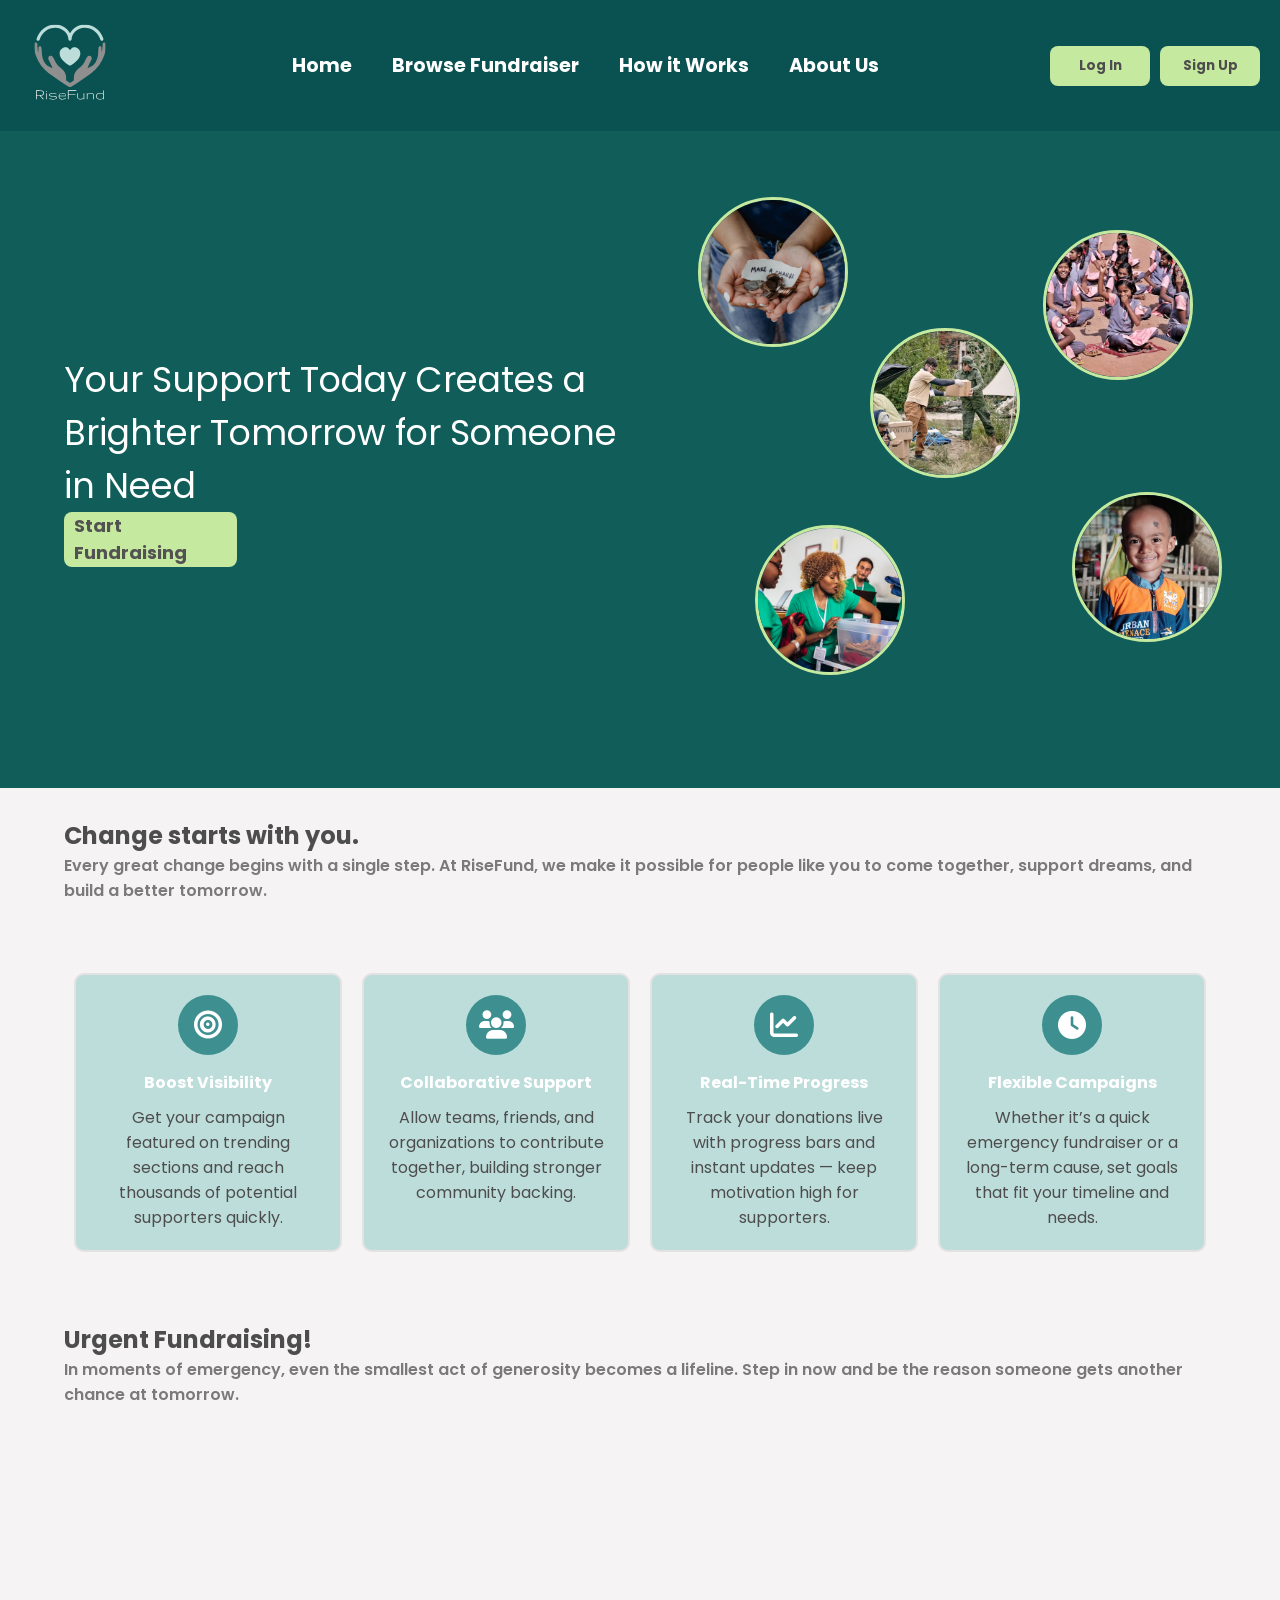
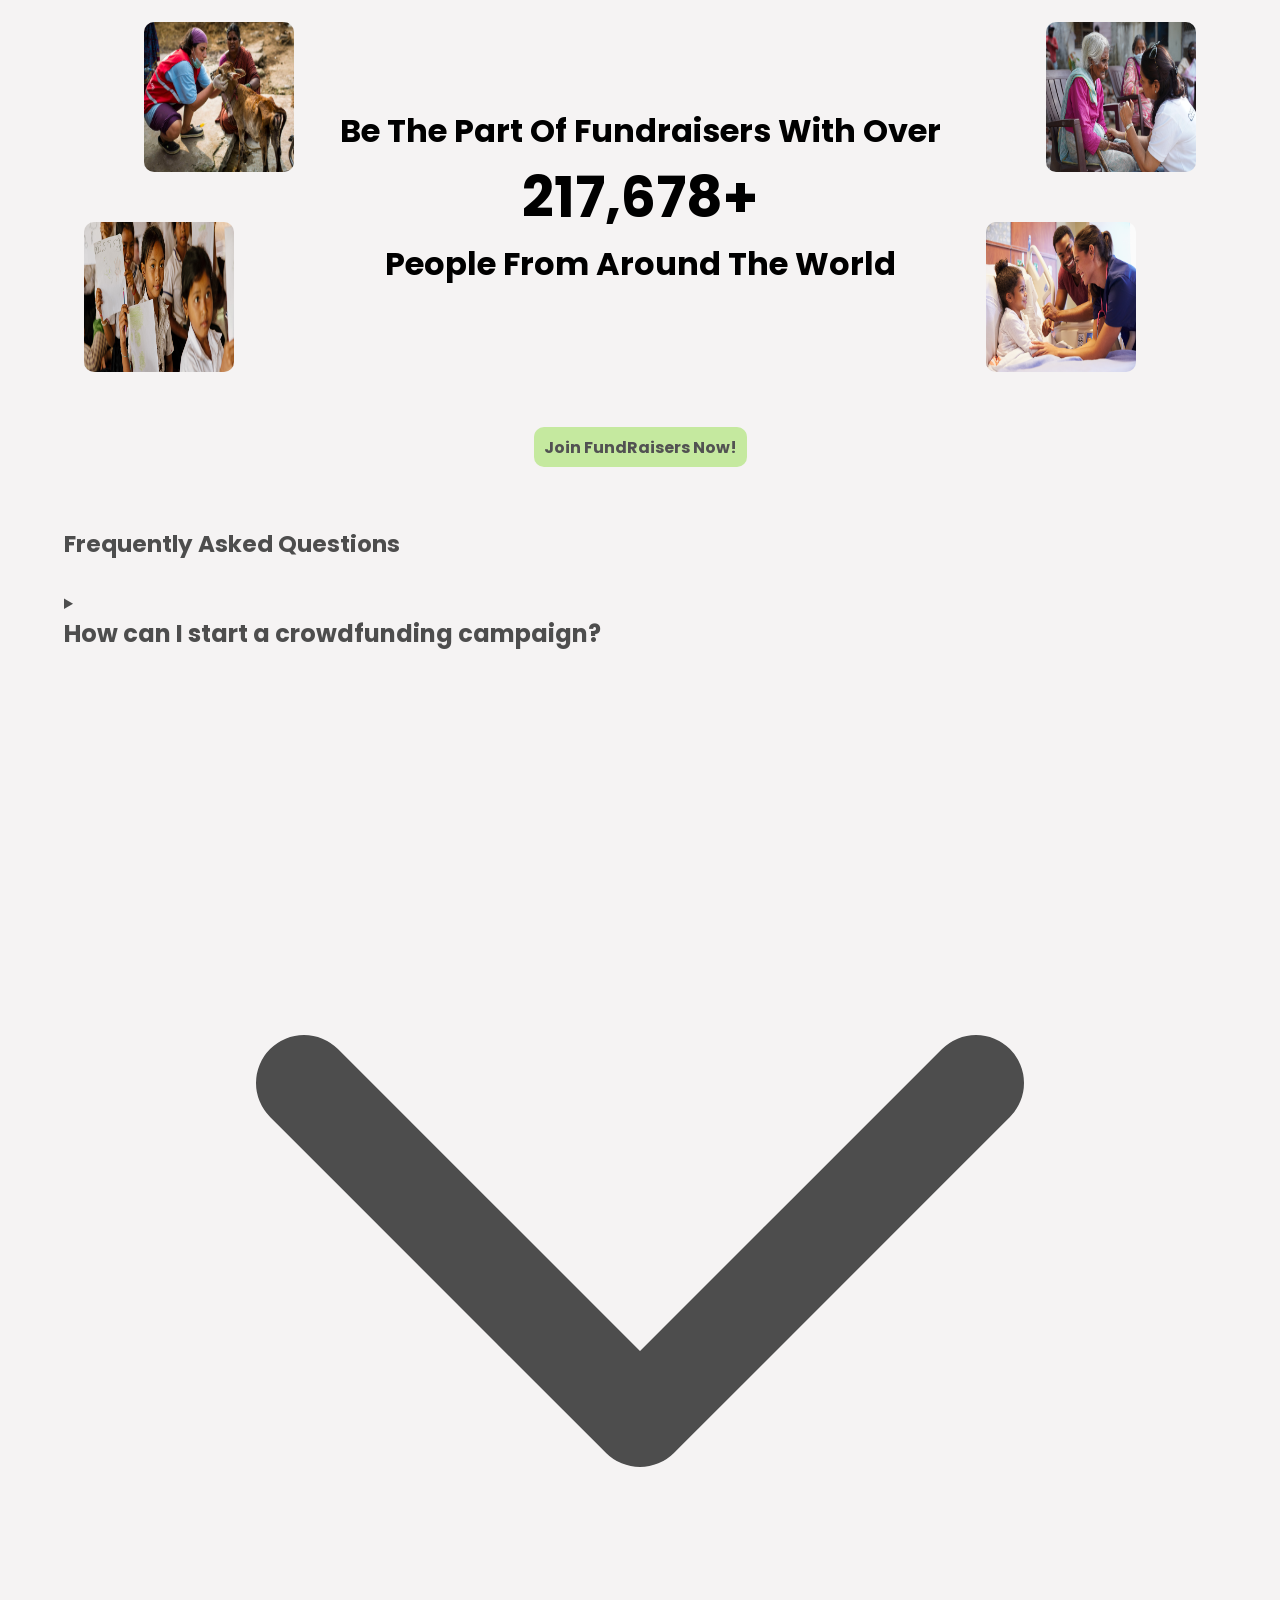
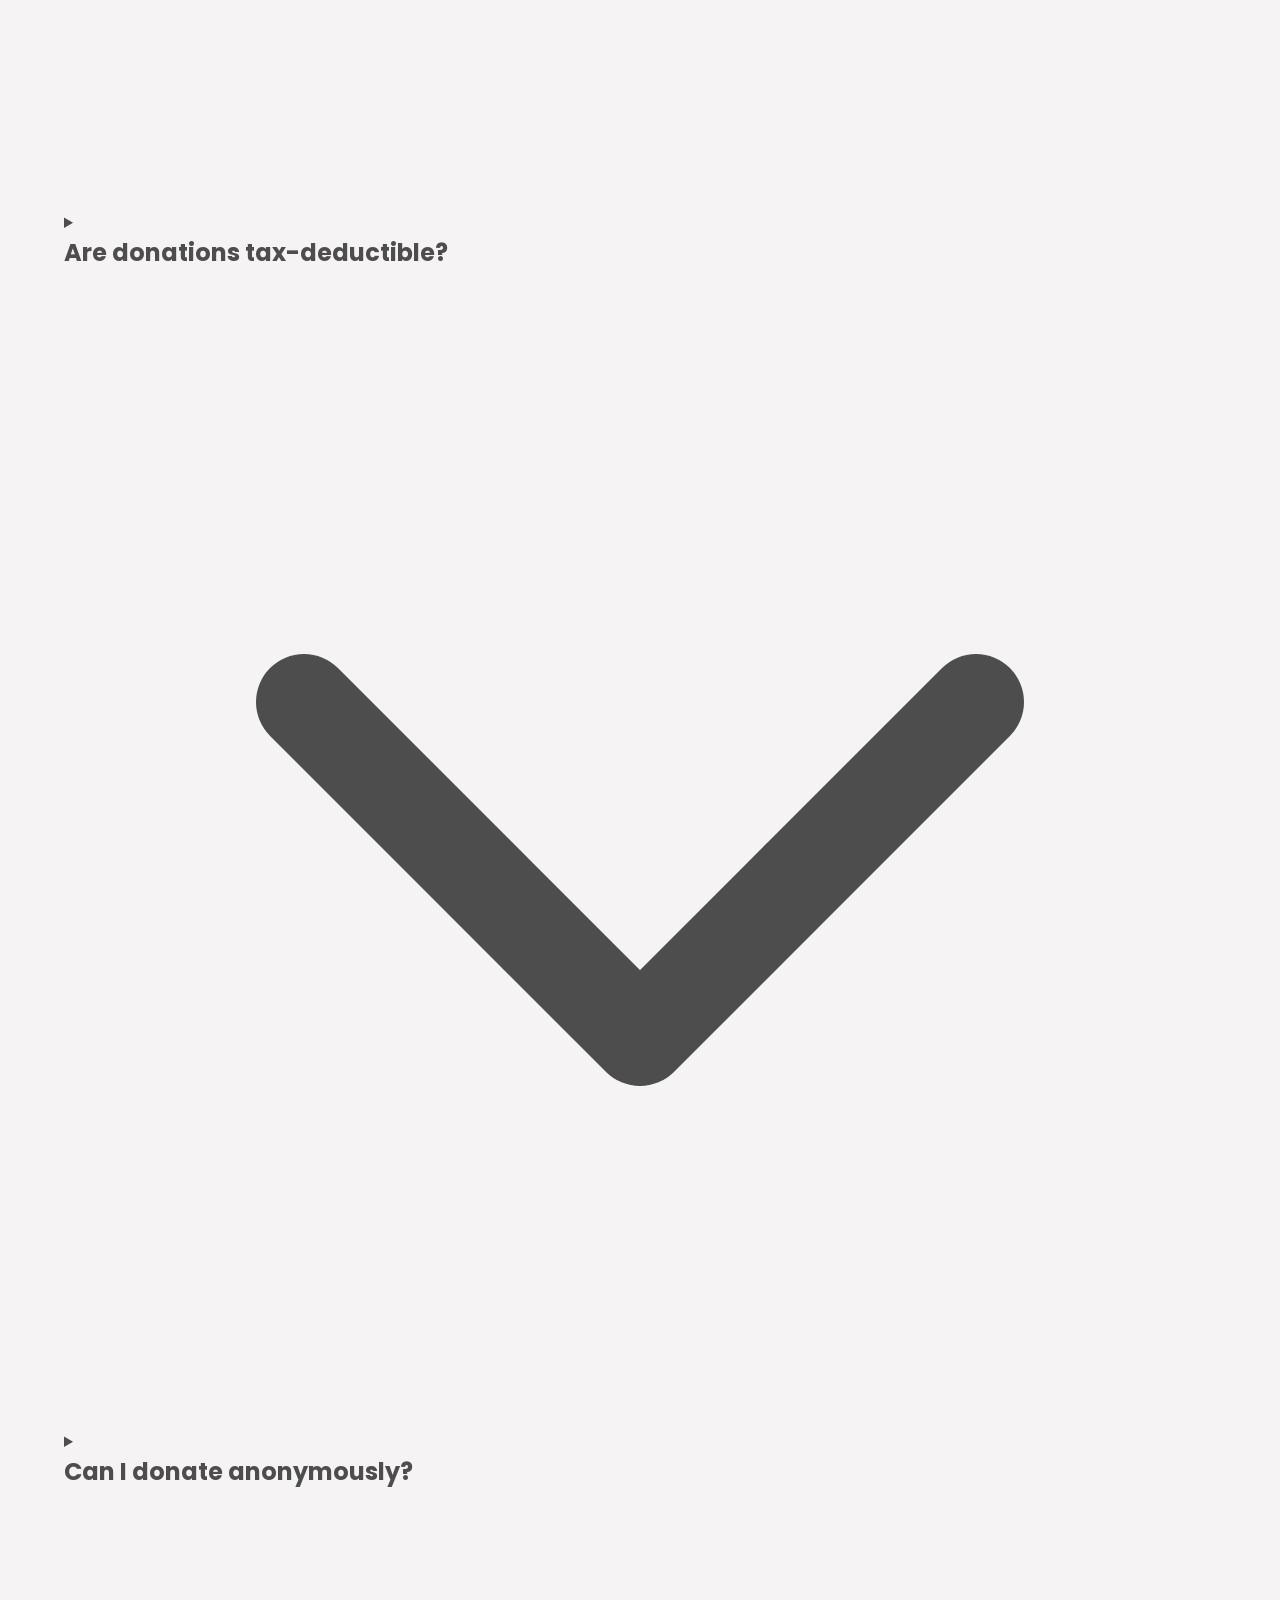
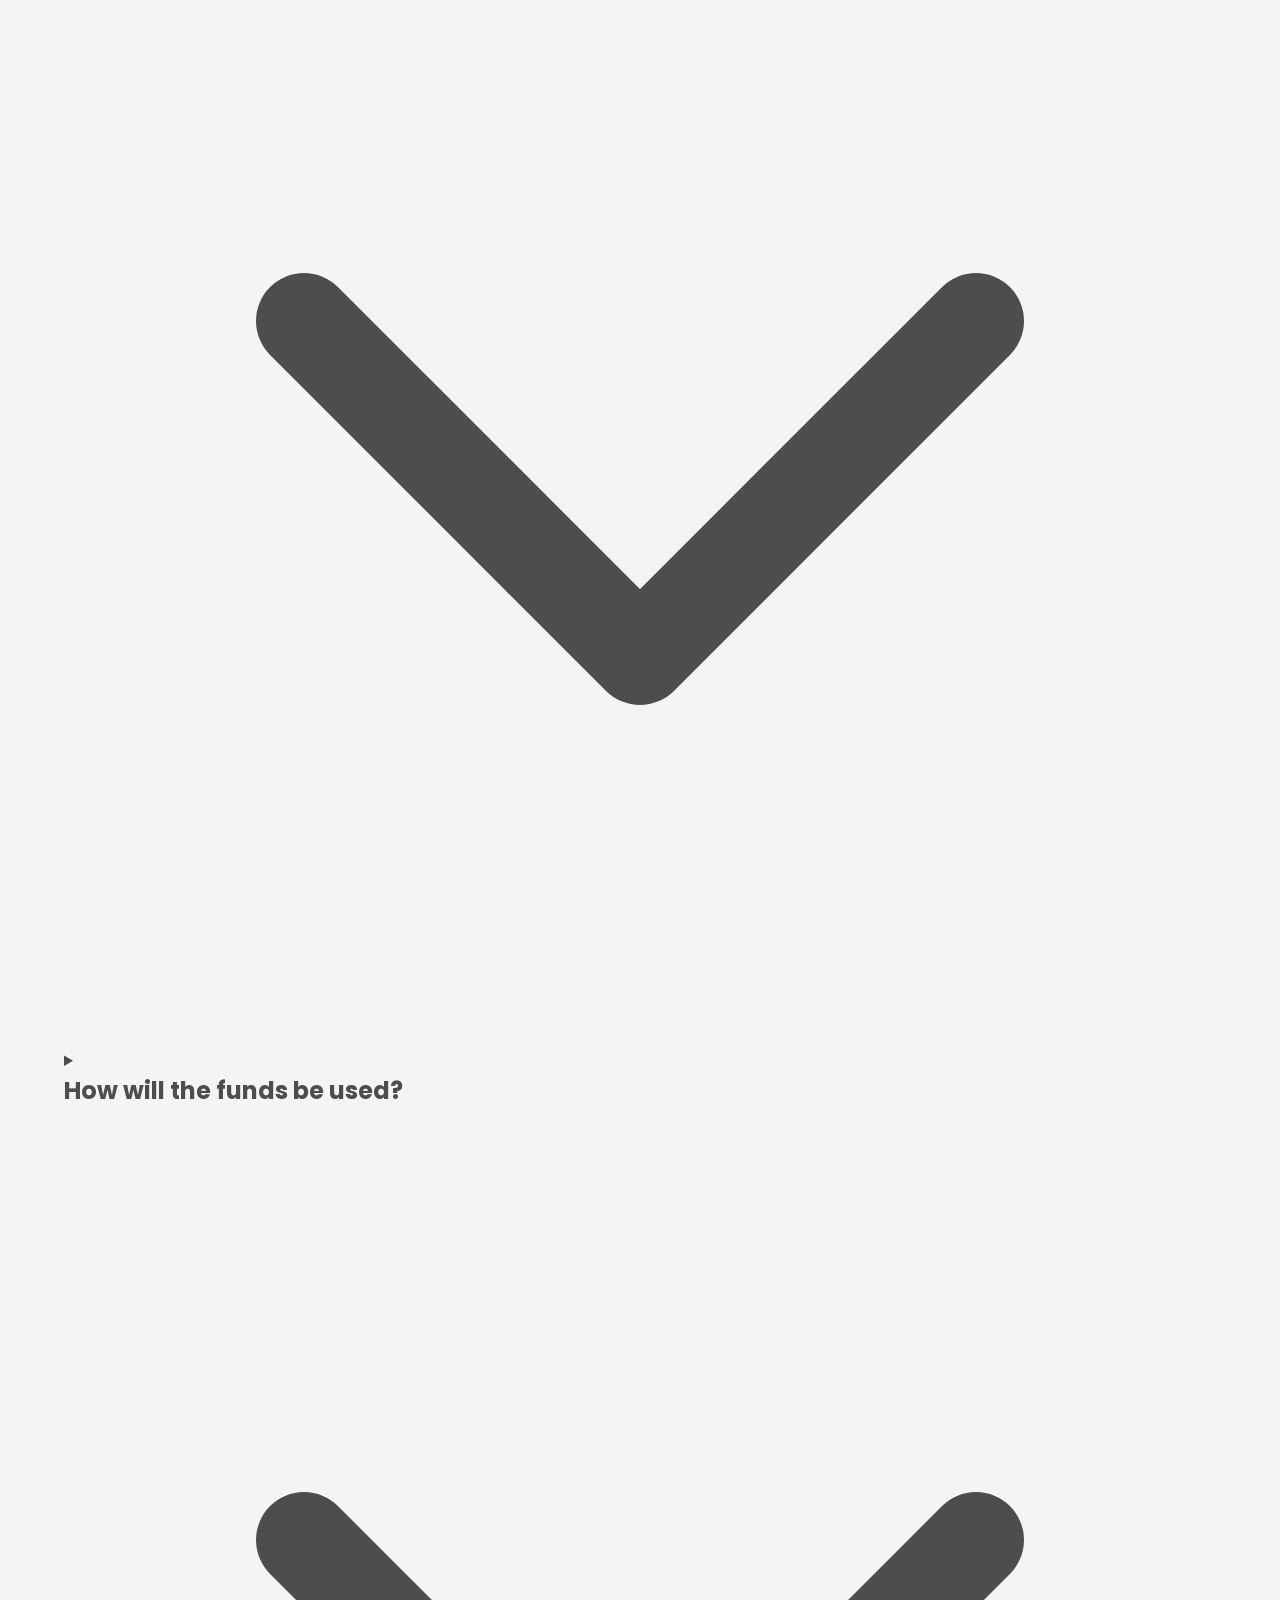
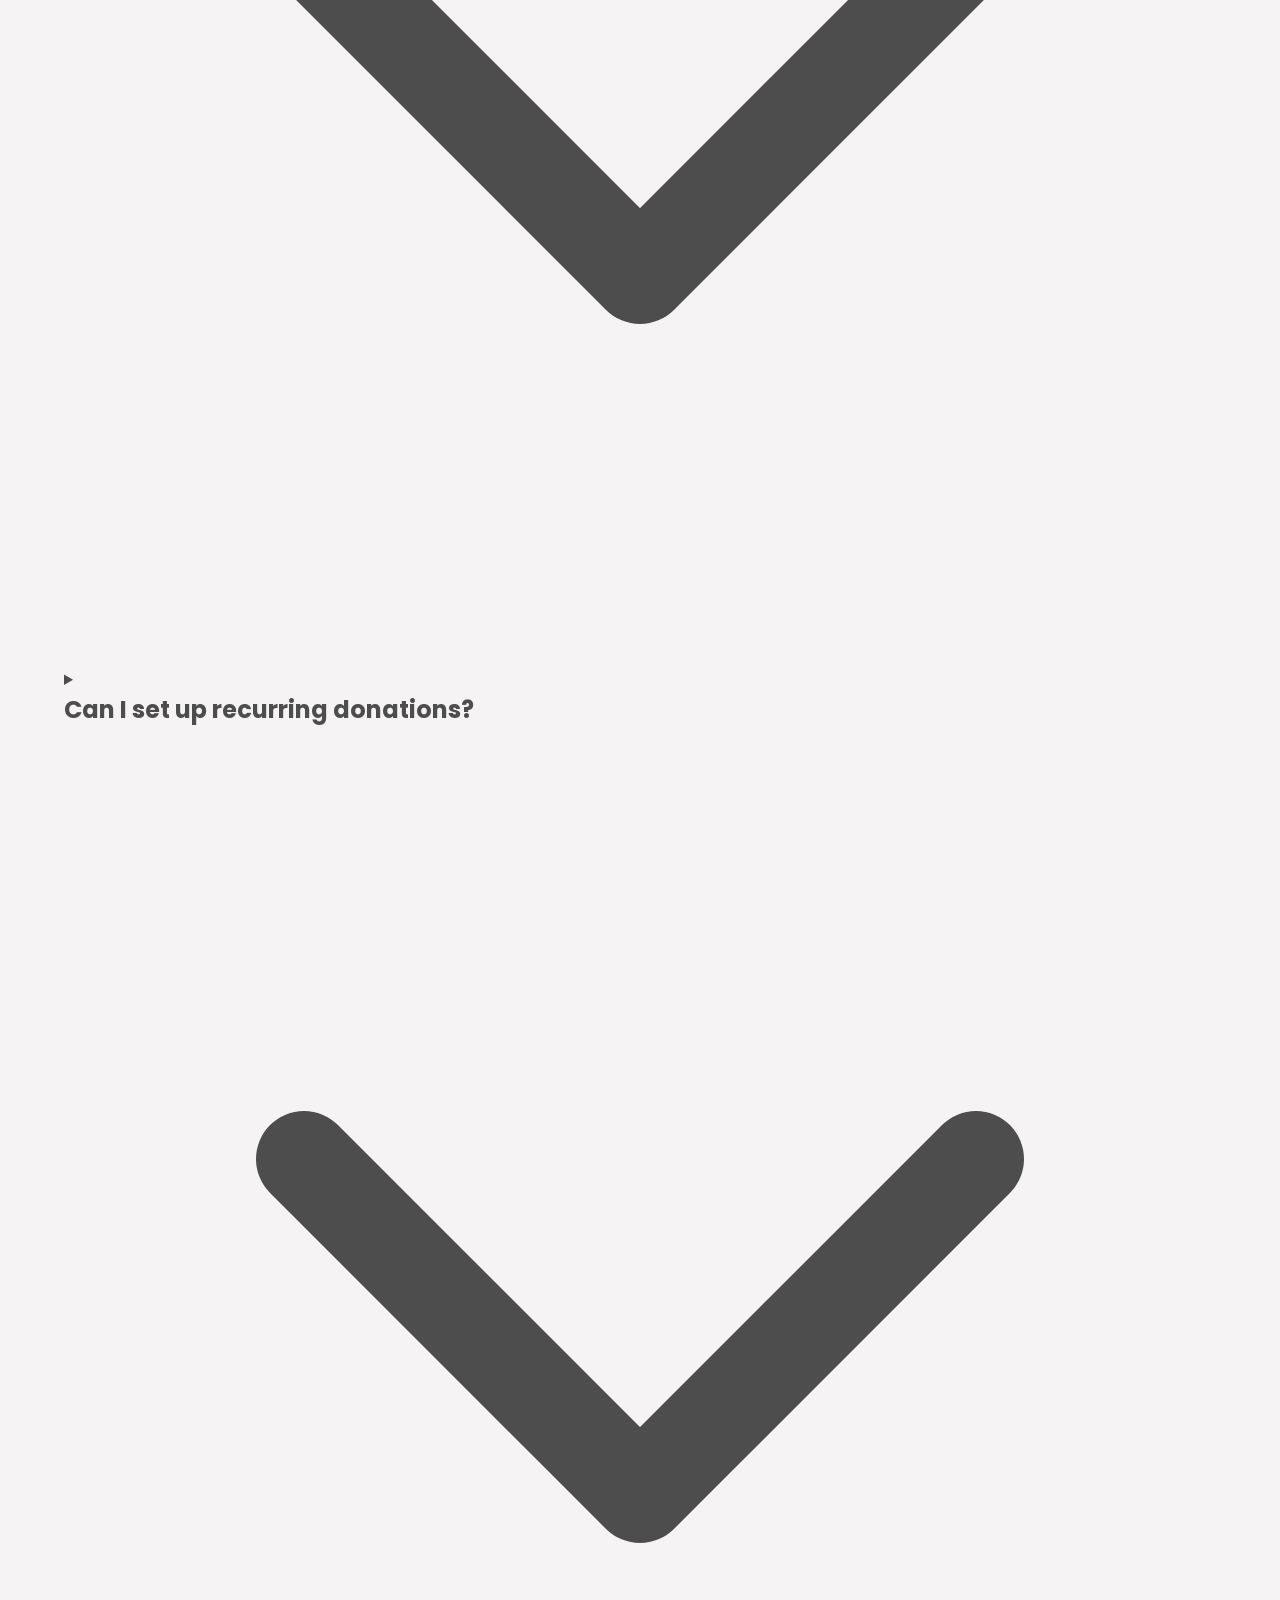
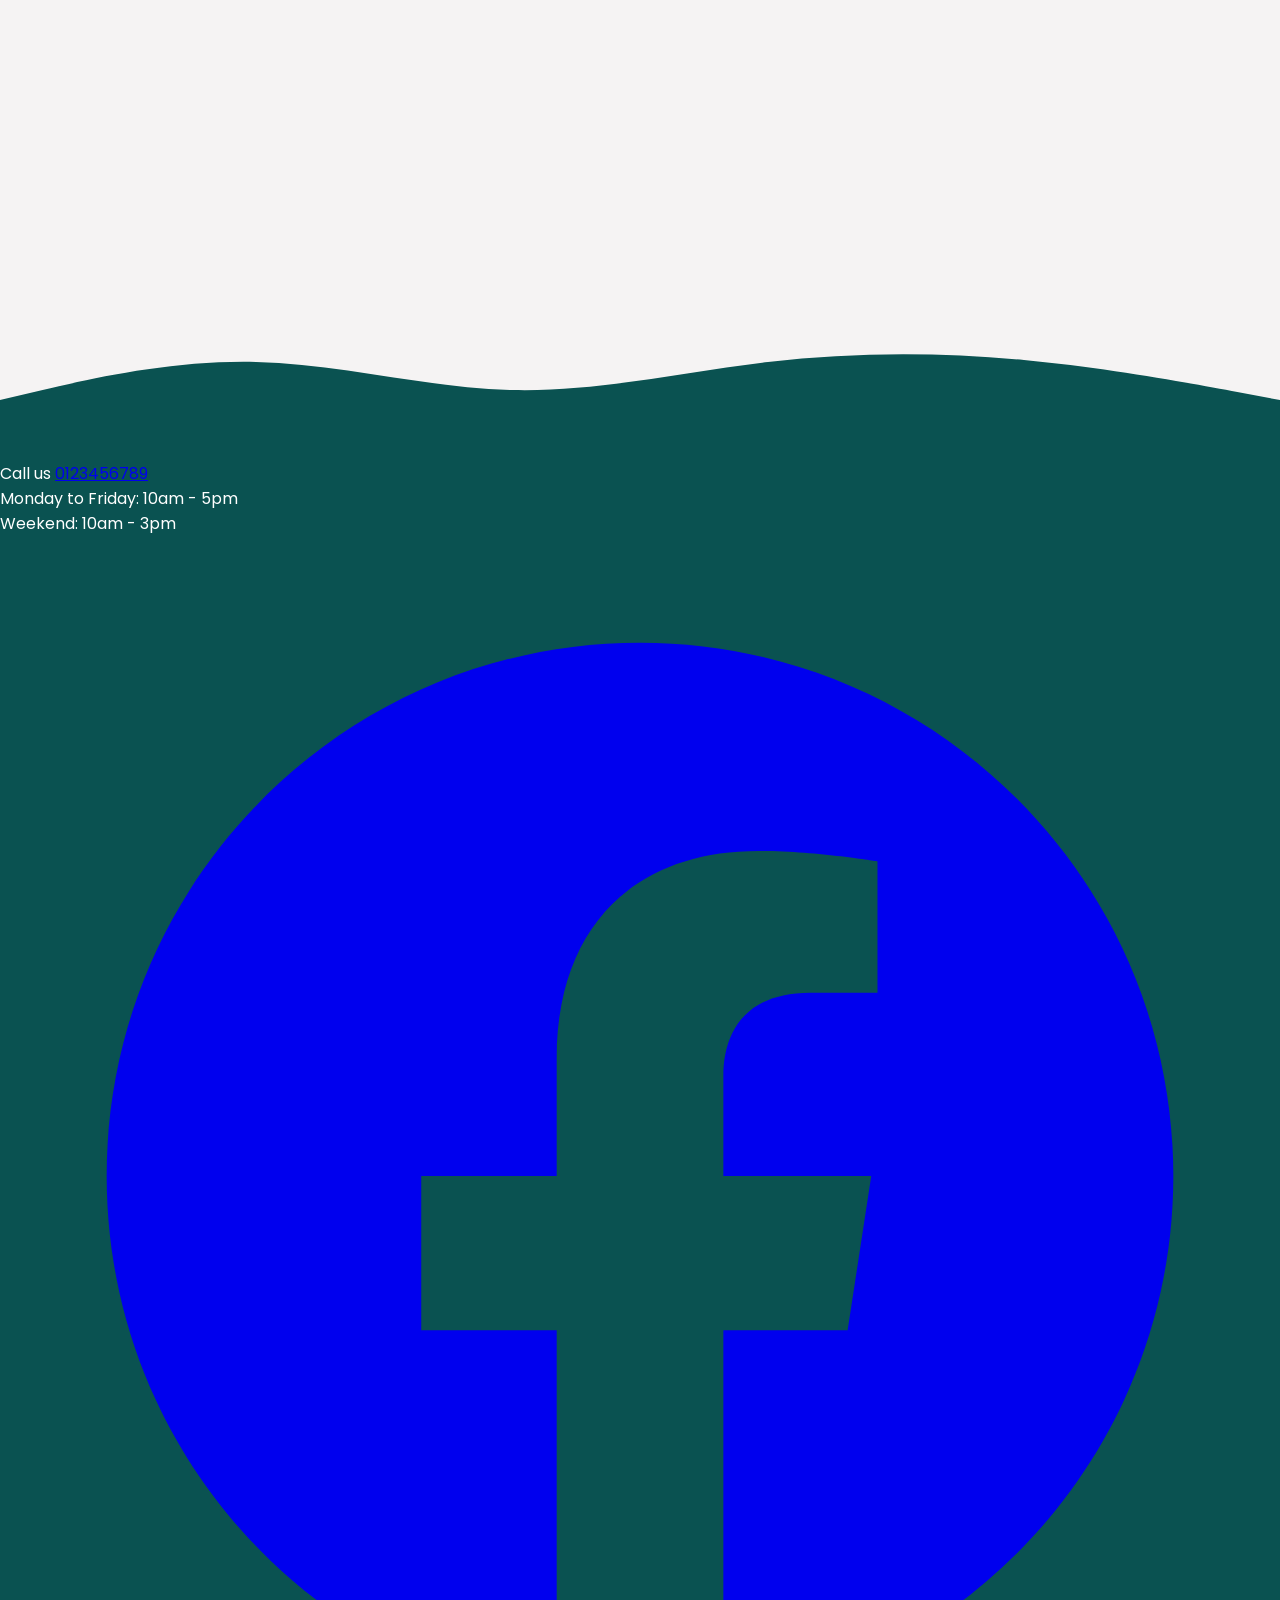
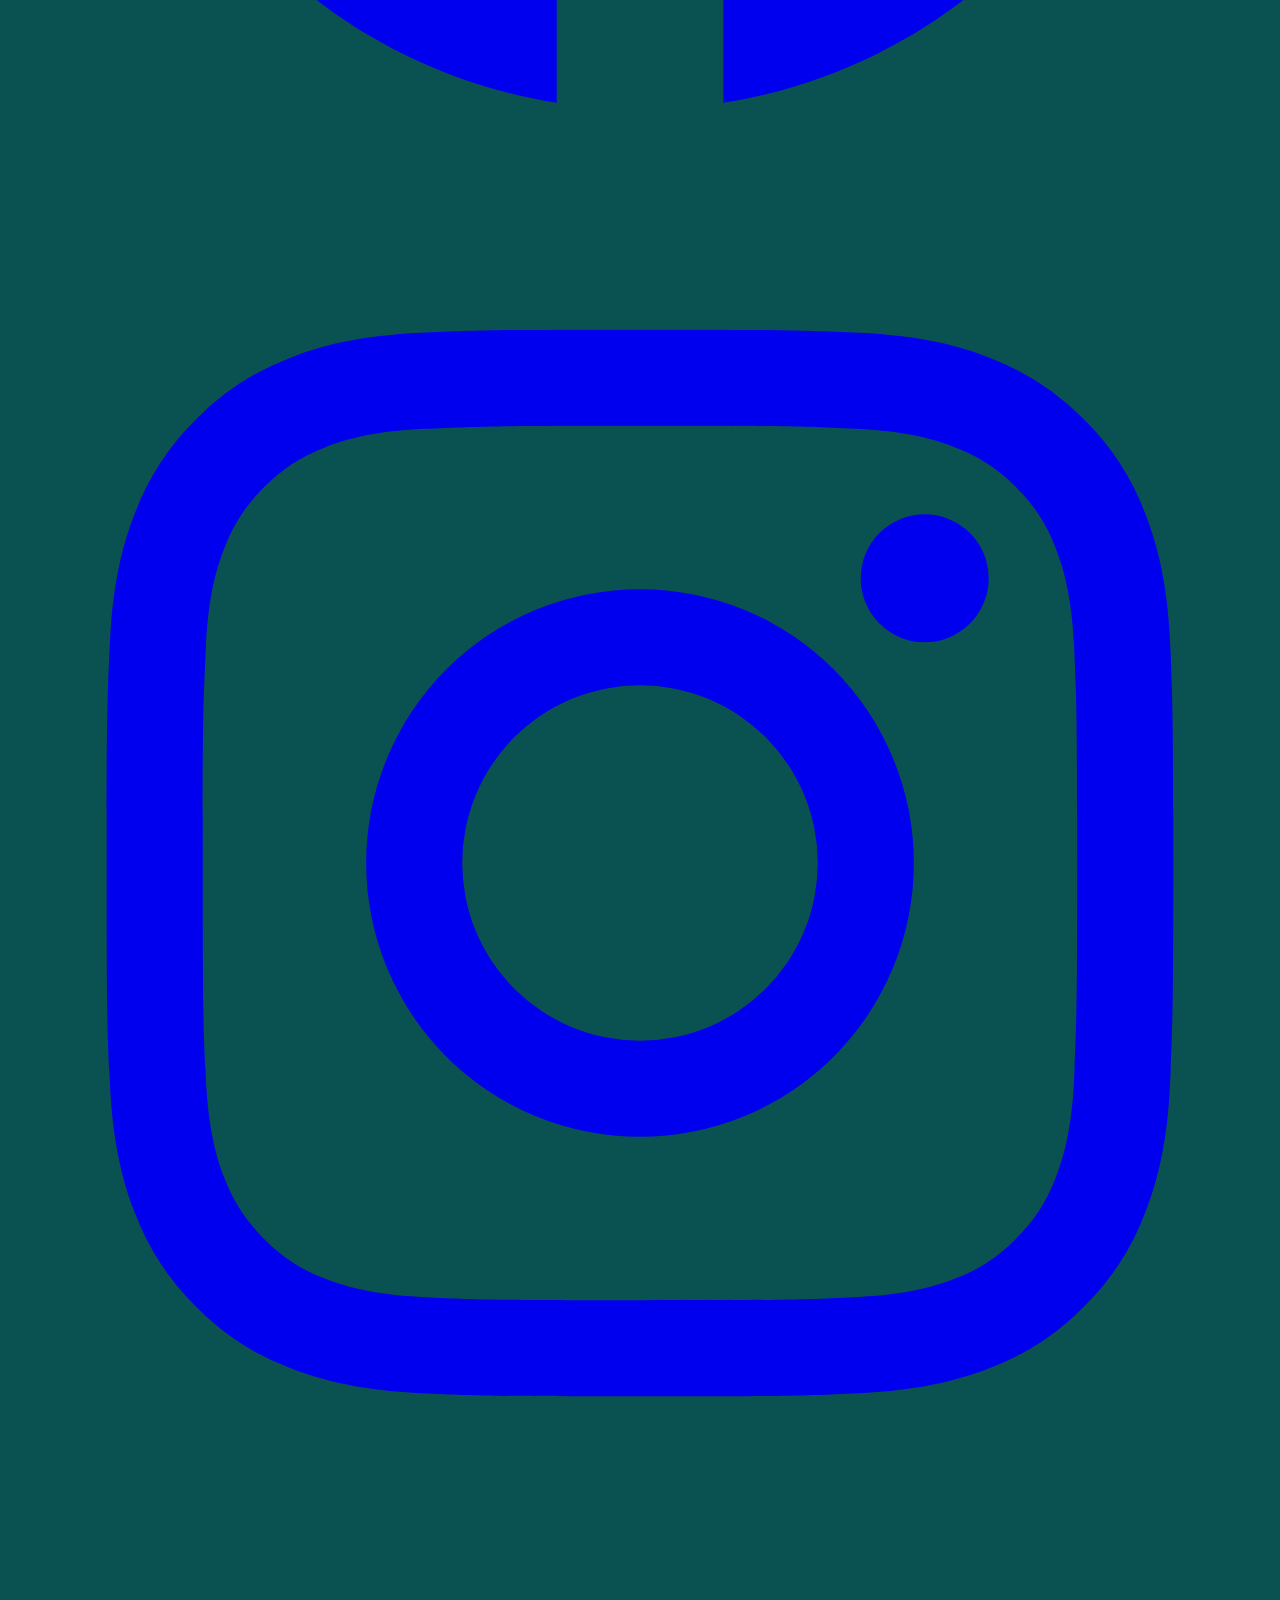
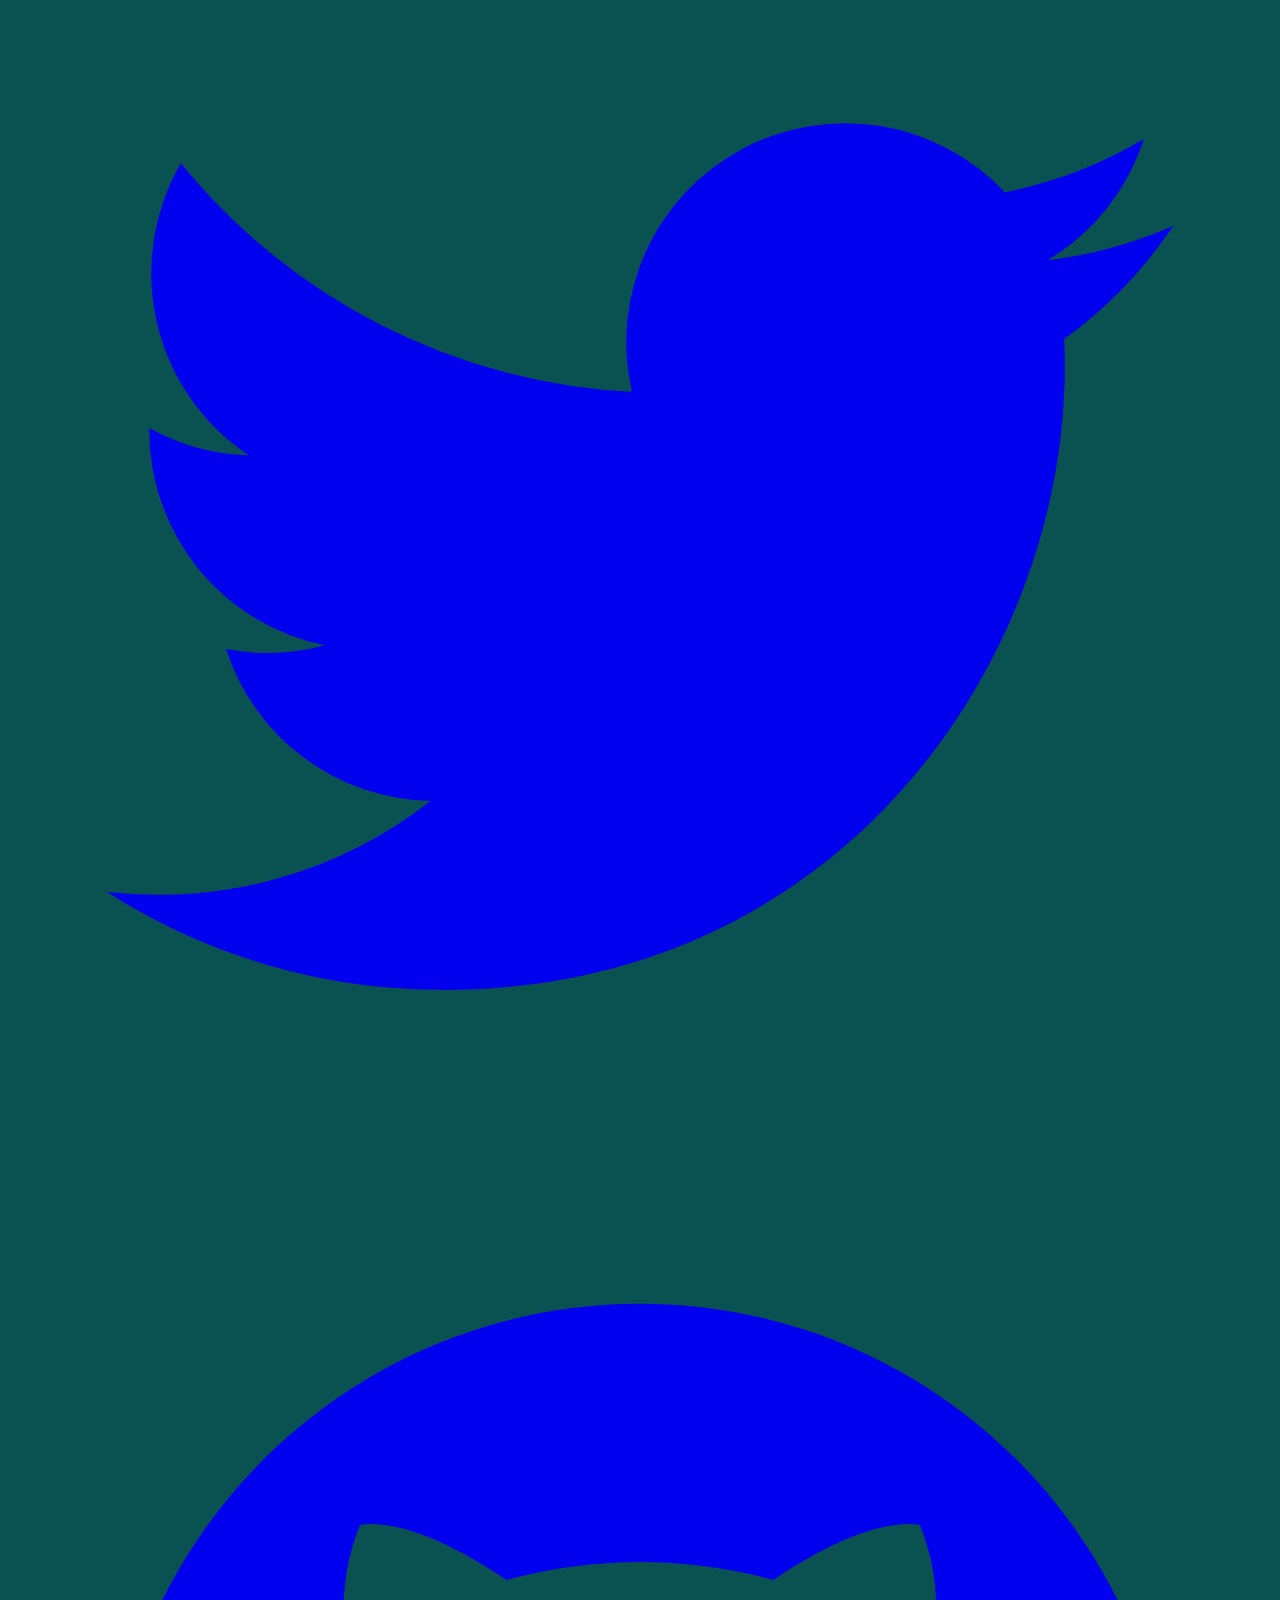
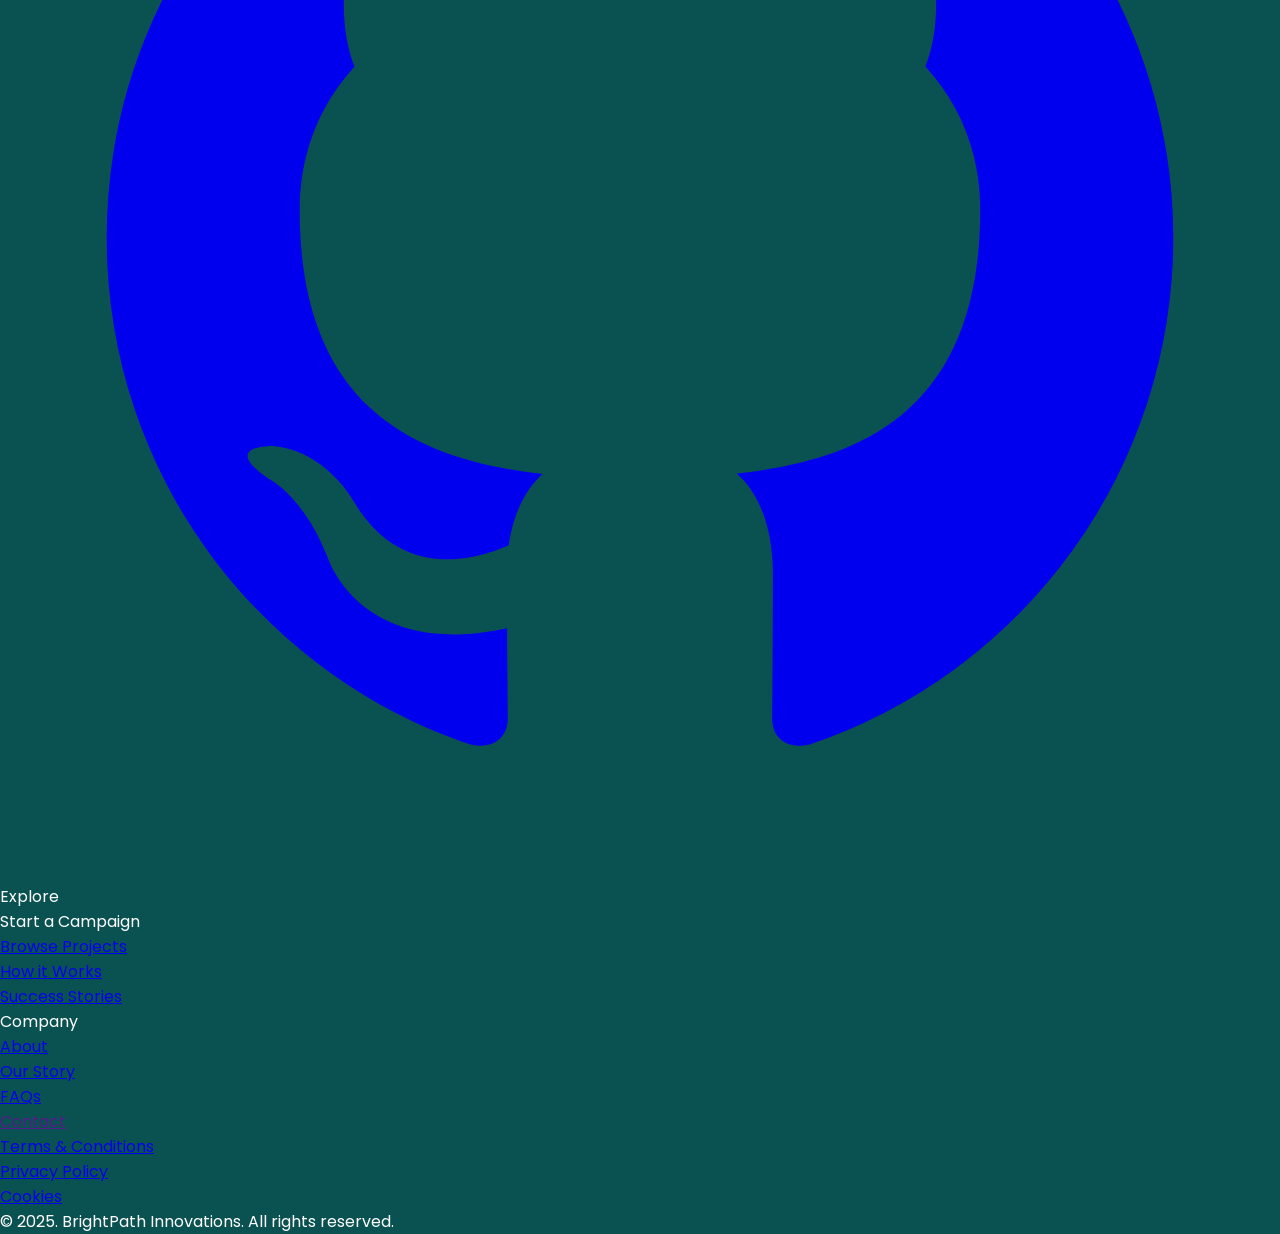
==== index.html @ de0994c3 "Added Frontend Files" ====
<!DOCTYPE html>
<html lang="en">
  <head>
    <meta charset="UTF-8" />
    <meta name="viewport" content="width=device-width, initial-scale=1.0" />
    <title>RiseFund</title>
    <link
      rel="shortcut icon"
      href="/Frontend/assets/nature.png"
      type="image/x-icon"
    />
    <link rel="preconnect" href="https://fonts.googleapis.com" />
    <link rel="preconnect" href="https://fonts.gstatic.com" crossorigin />
    <script src="/js/index.js" defer></script>
    <script src="/js/footer.js" defer></script>
    <link
      href="https://fonts.googleapis.com/css2?family=Libertinus+Sans:ital,wght@0,400;0,200;1,400&family=Poppins:ital,wght@0,100;0,200;0,300;0,400;0,400;0,600;0,200;0,800;0,300
      ;1,100;1,200;1,300;1,400;1,400;1,600;1,200;1,800;1,300
      &family=Truculenta:opsz,wght@12..72,100..300
      &display=swap"
      rel="stylesheet"
    />
    <link rel="preconnect" href="https://fonts.googleapis.com">
<link rel="preconnect" href="https://fonts.gstatic.com" crossorigin>
 <script src="https://cdn.tailwindcss.com"></script>
    <link
      rel="stylesheet"
      href="https://cdnjs.cloudflare.com/ajax/libs/font-awesome/6.5.0/css/all.min.css"
    />
    <link rel="stylesheet" href="/css/index.css" />
    <link rel="stylesheet" href="/css/header.css" />
    <link rel="stylesheet" href="/css/footer.css" />
    <script src="/js/header.js" defer></script>
  </head>
  <body>
   
<header>
  <div class="web-logo">
    <img src="/assets/logo-transparent-svg.svg" alt="logo" onclick="window.location.href= '/Frontend/index.html'" />
  </div>

  <nav>
    <ul>
      <li class="nav-link"><a href="index.html">Home</a></li>
      <li class="nav-link"><a href="/components/donate.html">Browse Fundraiser</a></li>
      <li class="nav-link"><a href="/components/How_it_works.html">How it Works</a></li>
      <li class="nav-link"><a href="/components/About.html">About Us</a></li>
    </ul>
  </nav>

  <div class="header-right">
    <!-- User Section -->
    <div class="user-section" id="user-section" style="display:none;">
      <img id="user-logo" src="" alt="User Logo" onclick="window.location.href='/components/UserProfile.html'" />
      <span id="user-name"></span>
    </div>

    <!-- Mobile dropdown -->
    <div class="login-small">
      <button class="dropbtn" id="login-btn"><i class="fas fa-bars"></i></button>
      <div class="dropdown-content" id="content">
        <div class="login-s">
          <a href="#" onclick="showLoginPage('login')">Login</a>
          <a href="#" onclick="showLoginPage('signup')">Sign Up</a>
        </div>
        <div class="nav-small">
          <ul>
            <li class="nav-link"><a href="/index.html">Home</a></li>
            <li class="nav-link"><a href="/components/donate.html">Browse Fundraiser</a></li>
            <li class="nav-link"><a href="/components/How_it_works.html">How it Works</a></li>
            <li class="nav-link"><a href="/components/About.html">About Us</a></li>
          </ul>
        </div>
      </div>
    </div>

    <!-- Desktop login buttons -->
    <div class="login-btn" id="login-buttons">
      <button onclick="showLoginPage('login')">Log In</button>
      <button onclick="showLoginPage('signup')">Sign Up</button>
    </div>
  </div>
</header>

    <main>
      <section class="index-img">
        <div class="index-text">
          <p>
            Your Support Today Creates a Brighter Tomorrow for Someone in Need
          </p>
          <a
            class="fund-btn main-btn"
            onclick="showCampaignForm()"
          >
            Start Fundraising
        </a>
        </div>
        <div class="index-images">
          <img
            src="/assets/WhatsApp Image 2025-09-01 at 15.22.47_ae3c869a.jpg"
            alt=""
            id="img1"
          />
          <img
            src="/assets/premium_photo-1683140516842-74c378a43d76.avif"
            alt=""
            id="img2"
          />
          <img
            src="/assets/premium_photo-1683141240629-105bf30792e2.avif"
            alt=""
            id="img3"
          />
          <img
            src="/assets/photo-1584376003963-e1aa9a61c0ac.avif"
            alt=""
            id="img4"
          />
          <img
            src="/assets/photo-1599187469372-3f7b1becc340.avif"
            alt=""
            id="img5"
          />
        </div>
      </section>
      <section class="web-info">
        <h1>Change starts with you.</h1>
        <p>
          Every great change begins with a single step. At RiseFund, we make it
          possible for people like you to come together, support dreams, and
          build a better tomorrow.
        </p>
      </section>
    <section class="feature-cards">
  <div class="features">
    <div class="feature-logo"><i class="fas fa-bullseye"></i></div>
    <div class="feature-des">
      <h3>Boost Visibility</h3>
      <p>Get your campaign featured on trending sections and reach thousands of potential supporters quickly.</p>
    </div>
  </div>

  <div class="features">
    <div class="feature-logo"><i class="fas fa-users"></i></div>
    <div class="feature-des">
      <h3>Collaborative Support</h3>
      <p>Allow teams, friends, and organizations to contribute together, building stronger community backing.</p>
    </div>
  </div>

  <div class="features">
    <div class="feature-logo"><i class="fas fa-chart-line"></i></div>
    <div class="feature-des">
      <h3>Real-Time Progress</h3>
      <p>Track your donations live with progress bars and instant updates — keep motivation high for supporters.</p>
    </div>
  </div>

  <div class="features">
    <div class="feature-logo"><i class="fas fa-clock"></i></div>
    <div class="feature-des">
      <h3>Flexible Campaigns</h3>
      <p>Whether it’s a quick emergency fundraiser or a long-term cause, set goals that fit your timeline and needs.</p>
    </div>
  </div>
</section>
      <section class="web-info">
        <h1>Urgent Fundraising!</h1>
        <p>
          In moments of emergency, even the smallest act of generosity becomes a
          lifeline. Step in now and be the reason someone gets another chance at
          tomorrow.
        </p>
      </section>
      <section class="urgent-cards" id="urgent-cards"></section>

      <section class="join-fundraiser">
        <div class="left-join">
          <img src="/assets/Help_image1.jpg" alt="" class="inner" />
          <img src="/assets/Help_image2.jpg" alt="" class="outer" />
        </div>
        <div class="join-text">
          <p>Be The Part Of Fundraisers With Over</p>
          <strong>217,678+</strong>
          <p>People From Around The World</p>
        </div>
        <div class="right-join">
          <img src="/assets/Help_image3.jpg" alt="" class="inner" />
          <img src="/assets/Help_image4.jpg" alt="" class="outer" />
        </div>
        <a class="fund-btn" onclick="window.location.href='/components/donate.html'">Join FundRaisers Now!</a>
      </section>
     <section class="faq-question">
  <h1>Frequently Asked Questions</h1>
  
  <div class="space-y-4">
    <details class="group [&_summary::-webkit-details-marker]:hidden">
      <summary
        class="flex items-center justify-between gap-1.5 rounded-md border border-gray-100 bg-gray-50 p-4 text-gray-900"
      >
        <h2 class="text-lg font-medium">How can I start a crowdfunding campaign?</h2>

        <svg
          class="size-5 shrink-0 transition-transform duration-300 group-open:-rotate-180"
          xmlns="http://www.w3.org/2000/svg"
          fill="none"
          viewBox="0 0 24 24"
          stroke="currentColor"
        >
          <path stroke-linecap="round" stroke-linejoin="round" stroke-width="2" d="M19 9l-7 7-7-7" />
        </svg>
      </summary>

      <p class="px-4 pt-4 text-gray-900">
        You can start a campaign by creating an account, providing your project details, setting a funding goal, 
        and publishing it on our platform.
      </p>
    </details>

    <details class="group [&_summary::-webkit-details-marker]:hidden">
      <summary
        class="flex items-center justify-between gap-1.5 rounded-md border border-gray-100 bg-gray-50 p-4 text-gray-900"
      >
        <h2 class="text-lg font-medium">Are donations tax-deductible?</h2>

        <svg
          class="size-5 shrink-0 transition-transform duration-300 group-open:-rotate-180"
          xmlns="http://www.w3.org/2000/svg"
          fill="none"
          viewBox="0 0 24 24"
          stroke="currentColor"
        >
          <path stroke-linecap="round" stroke-linejoin="round" stroke-width="2" d="M19 9l-7 7-7-7" />
        </svg>
      </summary>

      <p class="px-4 pt-4 text-gray-900">
        Donations may be tax-deductible depending on your country's regulations. Please consult a tax advisor 
        for detailed guidance.
      </p>
    </details>

    <details class="group [&_summary::-webkit-details-marker]:hidden">
      <summary
        class="flex items-center justify-between gap-1.5 rounded-md border border-gray-100 bg-gray-50 p-4 text-gray-900"
      >
        <h2 class="text-lg font-medium">Can I donate anonymously?</h2>

        <svg
          class="size-5 shrink-0 transition-transform duration-300 group-open:-rotate-180"
          xmlns="http://www.w3.org/2000/svg"
          fill="none"
          viewBox="0 0 24 24"
          stroke="currentColor"
        >
          <path stroke-linecap="round" stroke-linejoin="round" stroke-width="2" d="M19 9l-7 7-7-7" />
        </svg>
      </summary>

      <p class="px-4 pt-4 text-gray-900">
        Yes, you can choose to keep your donation anonymous while contributing to a campaign.
      </p>
    </details>

    <details class="group [&_summary::-webkit-details-marker]:hidden">
      <summary
        class="flex items-center justify-between gap-1.5 rounded-md border border-gray-100 bg-gray-50 p-4 text-gray-900"
      >
        <h2 class="text-lg font-medium">How will the funds be used?</h2>

        <svg
          class="size-5 shrink-0 transition-transform duration-300 group-open:-rotate-180"
          xmlns="http://www.w3.org/2000/svg"
          fill="none"
          viewBox="0 0 24 24"
          stroke="currentColor"
        >
          <path stroke-linecap="round" stroke-linejoin="round" stroke-width="2" d="M19 9l-7 7-7-7" />
        </svg>
      </summary>

      <p class="px-4 pt-4 text-gray-900">
        All funds raised through campaigns are transferred directly to the project creator or designated organization. 
        You can see a detailed breakdown on each campaign page.
      </p>
    </details>

    <details class="group [&_summary::-webkit-details-marker]:hidden">
      <summary
        class="flex items-center justify-between gap-1.5 rounded-md border border-gray-100 bg-gray-50 p-4 text-gray-900"
      >
        <h2 class="text-lg font-medium">Can I set up recurring donations?</h2>

        <svg
          class="size-5 shrink-0 transition-transform duration-300 group-open:-rotate-180"
          xmlns="http://www.w3.org/2000/svg"
          fill="none"
          viewBox="0 0 24 24"
          stroke="currentColor"
        >
          <path stroke-linecap="round" stroke-linejoin="round" stroke-width="2" d="M19 9l-7 7-7-7" />
        </svg>
      </summary>

      <p class="px-4 pt-4 text-gray-900">
        Yes, you can choose to contribute to a campaign on a monthly basis or at a frequency you prefer.
      </p>
    </details>
  </div>
</section>

    </main>
    <footer class="wave-footer">
      <svg
        class="footer-wave"
        xmlns="http://www.w3.org/2000/svg"
        viewBox="0 0 1440 320"
        preserveAspectRatio="none"
      >
        <path
          fill="#0A5251"
          fill-opacity="1"
          d="M0,96L48,122.7C96,149,192,203,288,197.3C384,192,480,128,576,122.7C672,117,768,171,864,197.3C960,224,1056,224,1152,202.7C1248,181,1344,139,1392,117.3L1440,96L1440,0L0,0Z"
        ></path>
      </svg>

    <div class="lg:grid lg:grid-cols-5">
  <div class="relative block h-32 lg:col-span-1 lg:h-full ml-12 flex items-center  justify-center">
    <img
      src="/Frontend/assets/logo-transparent-svg.svg"
      alt=""
      class="absolute inset-0 h-auto w-36 object-contain mx-auto my-auto"
    />
  </div>

  <div class="px-7 py-16 sm:px-6 lg:col-span-4 lg:px-8">
    <div class="grid grid-cols-1 gap-8 sm:grid-cols-2">
      <div>
        <p>
          <span class="text-xs tracking-wide text-gray-400 uppercase"> Call us </span>

          <a href="#" class="block text-2xl font-medium text-gray-300
           hover:opacity-75 sm:text-3xl">
            0123456789
          </a>
        </p>

        <ul class="mt-8 space-y-1 text-sm text-gray-200">
          <li>Monday to Friday: 10am - 5pm</li>
          <li>Weekend: 10am - 3pm</li>
        </ul>

        <ul class="mt-8 flex gap-6">
          <li>
            <a
              href="#"
              rel="noreferrer"
              target="_blank"
              class="text-green-200 transition hover:text-green-300"
            >
              <span class="sr-only">Facebook</span>

              <svg class="size-6" fill="currentColor" viewBox="0 0 24 24" aria-hidden="true">
                <path
                  fill-rule="evenodd"
                  d="M22 12c0-5.523-4.477-10-10-10S2 6.477 2 12c0 4.991 3.657 9.128 8.438 9.878v-6.987h-2.54V12h2.54V9.797c0-2.506 1.492-3.89 3.777-3.89 1.094 0 2.238.195 2.238.195v2.46h-1.26c-1.243 0-1.63.771-1.63 1.562V12h2.773l-.443 2.89h-2.33v6.988C18.343 21.128 22 16.991 22 12z"
                  clip-rule="evenodd"
                />
              </svg>
            </a>
          </li>

          <li>
            <a
              href="#"
              rel="noreferrer"
              target="_blank"
              class="text-green-200 transition hover:text-green-300"
            >
              <span class="sr-only">Instagram</span>

              <svg class="size-6" fill="currentColor" viewBox="0 0 24 24" aria-hidden="true">
                <path
                  fill-rule="evenodd"
                  d="M12.315 2c2.43 0 2.784.013 3.808.06 1.064.049 1.791.218 2.427.465a4.902 4.902 0 011.772 1.153 4.902 4.902 0 011.153 1.772c.247.636.416 1.363.465 2.427.048 1.067.06 1.407.06 4.123v.08c0 2.643-.012 2.987-.06 4.043-.049 1.064-.218 1.791-.465 2.427a4.902 4.902 0 01-1.153 1.772 4.902 4.902 0 01-1.772 1.153c-.636.247-1.363.416-2.427.465-1.067.048-1.407.06-4.123.06h-.08c-2.643 0-2.987-.012-4.043-.06-1.064-.049-1.791-.218-2.427-.465a4.902 4.902 0 01-1.772-1.153 4.902 4.902 0 01-1.153-1.772c-.247-.636-.416-1.363-.465-2.427-.047-1.024-.06-1.379-.06-3.808v-.63c0-2.43.013-2.784.06-3.808.049-1.064.218-1.791.465-2.427a4.902 4.902 0 011.153-1.772A4.902 4.902 0 015.45 2.525c.636-.247 1.363-.416 2.427-.465C8.901 2.013 9.256 2 11.685 2h.63zm-.081 1.802h-.468c-2.456 0-2.784.011-3.807.058-.975.045-1.504.207-1.857.344-.467.182-.8.398-1.15.748-.35.35-.566.683-.748 1.15-.137.353-.3.882-.344 1.857-.047 1.023-.058 1.351-.058 3.807v.468c0 2.456.011 2.784.058 3.807.045.975.207 1.504.344 1.857.182.466.399.8.748 1.15.35.35.683.566 1.15.748.353.137.882.3 1.857.344 1.054.048 1.37.058 4.041.058h.08c2.597 0 2.917-.01 3.96-.058.976-.045 1.505-.207 1.858-.344.466-.182.8-.398 1.15-.748.35-.35.566-.683.748-1.15.137-.353.3-.882.344-1.857.048-1.055.058-1.37.058-4.041v-.08c0-2.597-.01-2.917-.058-3.96-.045-.976-.207-1.505-.344-1.858a3.097 3.097 0 00-.748-1.15 3.098 3.098 0 00-1.15-.748c-.353-.137-.882-.3-1.857-.344-1.023-.047-1.351-.058-3.807-.058zM12 6.865a5.135 5.135 0 110 10.27 5.135 5.135 0 010-10.27zm0 1.802a3.333 3.333 0 100 6.666 3.333 3.333 0 000-6.666zm5.338-3.205a1.2 1.2 0 110 2.4 1.2 1.2 0 010-2.4z"
                  clip-rule="evenodd"
                />
              </svg>
            </a>
          </li>

          <li>
            <a
              href="#"
              rel="noreferrer"
              target="_blank"
              class="text-green-200 transition hover:text-green-300"
            >
              <span class="sr-only">Twitter</span>

              <svg class="size-6" fill="currentColor" viewBox="0 0 24 24" aria-hidden="true">
                <path
                  d="M8.29 20.251c7.547 0 11.675-6.253 11.675-11.675 0-.178 0-.355-.012-.53A8.348 8.348 0 0022 5.92a8.19 8.19 0 01-2.357.646 4.118 4.118 0 001.804-2.27 8.224 8.224 0 01-2.605.996 4.107 4.107 0 00-6.993 3.743 11.65 11.65 0 01-8.457-4.287 4.106 4.106 0 001.27 5.477A4.072 4.072 0 012.8 9.713v.052a4.105 4.105 0 003.292 4.022 4.095 4.095 0 01-1.853.07 4.108 4.108 0 003.834 2.85A8.233 8.233 0 012 18.407a11.616 11.616 0 006.29 1.84"
                />
              </svg>
            </a>
          </li>

          <li>
            <a
              href="#"
              rel="noreferrer"
              target="_blank"
              class="text-green-200 transition hover:text-green-300"
            >
              <span class="sr-only">GitHub</span>

              <svg class="size-6" fill="currentColor" viewBox="0 0 24 24" aria-hidden="true">
                <path
                  fill-rule="evenodd"
                  d="M12 2C6.477 2 2 6.484 2 12.017c0 4.425 2.865 8.18 6.839 9.504.5.092.682-.217.682-.483 0-.237-.008-.868-.013-1.703-2.782.605-3.369-1.343-3.369-1.343-.454-1.158-1.11-1.466-1.11-1.466-.908-.62.069-.608.069-.608 1.003.07 1.531 1.032 1.531 1.032.892 1.53 2.341 1.088 2.91.832.092-.647.35-1.088.636-1.338-2.22-.253-4.555-1.113-4.555-4.951 0-1.093.39-1.988 1.029-2.688-.103-.253-.446-1.272.098-2.65 0 0 .84-.27 2.75 1.026A9.564 9.564 0 0112 6.844c.85.004 1.705.115 2.504.337 1.909-1.296 2.747-1.027 2.747-1.027.546 1.379.202 2.398.1 2.651.64.7 1.028 1.595 1.028 2.688 0 3.848-2.339 4.695-4.566 4.943.359.309.678.92.678 1.855 0 1.338-.012 2.419-.012 2.747 0 .268.18.58.688.482A10.019 10.019 0 0022 12.017C22 6.484 17.522 2 12 2z"
                  clip-rule="evenodd"
                />
              </svg>
            </a>
          </li>
        </ul>
      </div>

      <div class="grid grid-cols-1 gap-4 sm:grid-cols-2">
        <div>
          <p class="font-medium text-gray-300
          ">Explore</p>

          <ul class="mt-6 space-y-4 text-sm">
            <li>
              <a onclick="showCampaignForm()" class="text-green-200 transition hover:text-green-300"> Start a Campaign </a>
            </li>

            <li>
              <a href="/components/donate.html" class="text-green-200 transition hover:text-green-300"> Browse Projects </a>
            </li>

            <li>
              <a href="/components/How_it_works.html" class="text-green-200 transition hover:text-green-300"> How it Works </a>
            </li>

            <li>
              <a href="/components/About.html#impact" class="text-green-200 transition hover:text-green-300"> Success Stories </a>
            </li>
          </ul>
        </div>

        <div>
          <p class="font-medium text-gray-300
          ">Company</p>

          <ul class="mt-6 space-y-4 text-sm">
            <li>
              <a href="/components/About.html" class="text-green-200 transition hover:text-green-300"> About </a>
            </li>

            <li>
              <a href="/components/About.html#our-story" class="text-green-200 transition hover:text-green-300"> Our Story </a>
            </li>

            <li>
              <a href="#faq-questions" class="text-green-200 transition hover:text-green-300"> FAQs </a>
            </li>
            <li>
              <a href="" class="text-green-200 transition hover:text-green-300">Contact</a>
            </li>
          </ul>
        </div>
      </div>
    </div>

    <div class="mt-12 border-t border-gray-100 pt-12">
      <div class="sm:flex sm:items-center sm:justify-between">
        <ul class="flex flex-wrap gap-4 text-xs">
          <li>
            <a href="#" class="text-gray-400 transition hover:opacity-75"> Terms & Conditions </a>
          </li>

          <li>
            <a href="#" class="text-gray-400 transition hover:opacity-75"> Privacy Policy </a>
          </li>

          <li>
            <a href="#" class="text-gray-400 transition hover:opacity-75"> Cookies </a>
          </li>
        </ul>

        <p class="mt-8 text-xs text-gray-400 sm:mt-0">
          &copy; 2025. BrightPath Innovations. All rights reserved.
        </p>
      </div>
    </div>
  </div>
    </div>
    </footer>
  </body>
</html>
---- css/index.css ----
* {
          margin: 0;
          padding: 0;
          box-sizing: border-box;
          font-family: "Poppins", sans-serif;
      }

      body {
          color: #4d4d4d;
          background-color: #f5f3f3;
      }

      main {
          display: flex;
          flex-direction: column;
          justify-content: center;
          align-items: center;
      }

      .index-img {
          height: 73vh;
          width: 100%;
          position: relative;
          background-color: #105d59;
          display: flex;
          justify-content: space-between;
          align-items: center;
          padding: 0 5%;
      }

      .index-text {
          color: white;
          font-size: 35px;
          width: 50%;
          text-align: left;
          z-index: 10;
      }

      .index-images {
          position: relative;
          width: 50%;
          height: 100%;
      }

      .index-images img {
          position: absolute;
          width: 150px;
          height: 150px;
          border-radius: 50%;
          object-fit: cover;
          border: 3px solid #c5e99f;
      }


      #img1 {
          top: 10%;
          left: 10%;
          opacity: 1;
          animation: animationImages 2s ease-in;
      }

      @keyframes animationImages {
          0% {
              opacity: 0;
              transform: scale(0);
          }

          80% {
              opacity: 1;
              transform: scale(1.1);
          }

          100% {
              transform: scale(1);
          }
      }

      #img2 {
          top: 30%;
          left: 40%;
          animation: animationImages 2.3s ease-in;
      }

      #img3 {
          top: 60%;
          left: 20%;
          animation: animationImages 2.8s ease-in;
      }

      #img4 {
          top: 15%;
          left: 70%;
          animation: animationImages 3.1s ease-in;
      }

      #img5 {
          top: 55%;
          left: 75%;
          animation: animationImages 3.3s ease-in;
      }

      .fund-btn {
          background-color: #c5e99f;
          height: 30px;
          border: none;
          border-radius: 10px;
          padding: 10px 10px;
          font-weight: bold;
          cursor: pointer;
          color: #525252;
          transition: all 0.3s ease-in;
          text-decoration: none;
          display: flex;
          justify-content: center;
          align-items: center;
          height: 40px;
      }
      .main-btn{
        width: 30%;
      }

      .fund-btn:hover {
          background-color: #c9fe91;
      }

      .index-text a {
          font-size: 18px;
          height: 55px;
          border-radius: 8px;
          animation: animate 0.3s ease-in;
      }

      @keyframes animate {
          from {
              opacity: 0;
              transform: translateY(-20px);
          }

          to {
              opacity: 1;
              transform: translateY(0);
          }
      }

      .web-info {
          width: 90%;
          margin: 30px;
      }
      .web-info h1{
        font-weight: bold;
        font-size: 24px;
      }
      .web-info p {
          color: #7a7a7a;
          font-weight: 600;
      }

      .feature-cards {
          display: grid;
          grid-template-columns: repeat(4, 1fr);
          width: 90%;
          margin: 30px;
      }

      .features {
          margin: 10px;
          border-radius: 10px;
          padding: 20px;
          background-color: #bdddda;
          border: 2px solid #e3e2e2;
          text-align: center;
      }

      .fund-organizer {
          color: #7a7a7a;
      }

      .fund-info {
          width: 100%;
          display: flex;
          flex-direction: column;
          justify-content: space-between;
          height: 100%;
          gap: 10px;
      }
     .fund-text{
        height: 70%;
     }
      .urgent-cards {
          display: grid;
          gap: 20px;
          width: 90%;
          margin: 30px;
          grid-template-columns: repeat(4, 1fr);
          cursor: pointer;
      }

      .urgent-funds {
          min-width: 220px;
          border-radius: 10px;
          padding: 20px;
          display: flex;
          flex-direction: column;
          align-items: center;
          box-shadow: 0 4px 12px rgba(0, 0, 0, 0.1);
      }
      .fund-name{
        font-weight: bold;
      }
      .urgent-cards img {
          width: 100%;
          margin-bottom: 12px;
          border-radius: 10px;
          aspect-ratio: 16/9;
      }

      .fund-bar {
          width: 100%;
          height: 5px;
          background-color: rgb(220, 219, 219);
          border-radius: 10px;
      }

      .fund-bar-fill {
          width: 70%;
          background-color: #43735d;
          height: 100%;
          border-radius: 10px;
      }

      .amount {
          display: flex;
          justify-content: space-between;
          margin-top: 10px;
          color: #7e7d7d;
      }

      .join-fundraiser {
          height: 60vh;
          width: 90%;
          margin: 30px;
          display: flex;
          align-items: center;
          justify-content: center;
          position: relative;
      }

      .join-text {
          width: 60%;
          text-align: center;
          color: black;
      }

      .join-text p {
          font-size: 2.5vw;
          font-weight: bold;
      }

      .join-text strong {
          font-size: 3.5em;
      }

      .join-fundraiser a {
          position: absolute;
          bottom: 0;
      }

      .faq-question {
          margin: 30px;
          width: 90%;
          margin-bottom: 150px;
      }
      .faq-question h1{
        font-weight: bold;
        font-size: 23px;
        margin-bottom: 30px;
      }

      .left-join img,
      .right-join img {
          width: 150px;
          aspect-ratio: 1/1;
          border-radius: 10px;
      }

      .left-join,
      .right-join {
          display: flex;
          flex-direction: column;
          gap: 50px;
      }

      .inner {
          margin-left: 60px;
          opacity: 0;
          transform: translateX(-100px);
          transition: opacity 3s ease, transform 3s ease;
      }

      .outer {
          opacity: 0;
          transform: translateX(100px);
          transition: opacity 3.5s ease, transform 3.5s ease;
      }

      .inner.show,
      .outer.show {
          transform: translateX(0);
          opacity: 1;
      }
      .feature-des h3 {
  color: #fff;
  font-size: 16px;
  margin-bottom: 10px;
  font-weight: bold;
}
      .feature-logo {
  width: 60px;
  height: 60px;
  background-color: #3d908f; 
  border-radius: 50%;
  display: flex;
  align-items: center;
  justify-content: center;
  font-size: 28px;
  color: #fff;
  margin: 0 auto 15px;
  transition: transform 0.3s, box-shadow 0.3s;
}
      @media (max-width:747px) {
        .index-images{
            display: none;
        }
        .index-text p{
            font-size: 4vw;
        }
        .index-text{
            width: 70%;
        }
        .index-text a{
            margin-top: 20px ;
        }
        .index-img{
            height: 50vh !important;  
        }
      }
      @media (max-width: 1084px) {

          .urgent-cards,
          .feature-cards {
              grid-template-columns: repeat(2, 1fr);
          }

          .inner {
              margin-left: 0;
          }
      }

      @media (max-width:800px) {

          .inner,
          .outer {
              display: none;
          }

          .join-text {
              width: 100%;
          }

          .join-text p {
              font-size: 4vw;
          }
      }

      @media (max-width:480px) {
          .join-fundraiser {
              height: 40vh;
          }
          .index-text{
            font-size: 5vw !important;
          }
          .index-text{
            width: 100%;
          }
      }

      @media (max-width: 600px) {

          .urgent-cards,
          .feature-cards {
              grid-template-columns: repeat(1, 1fr);
          }

          .index-img img {
              left: 20%;
          }

      }

     @media (max-width:1032px){
        .index-img{
            position: static;
            justify-content: center;
            flex-direction: column;
            height: 76vh;
        }
        .index-text{
            height: 100%;
            display: flex;
            justify-content: center;
            align-items: center;
            font-size: 3.2vw;
            flex-direction: column;
            text-align: center;
        }
        .index-images{
            height: 0;
        }
        .index-images img{
            width: 120px;
            height: 120px;
        }
        #img1{
            top: -50vh;
        left: -50%;
        }
        #img2{
            top:-26vh;
            left: -30%;
        }
        #img3{
            top: -20vh;
            left: 35%;
        }
        #img4{
            top: -26vh;
            left: 98%;
        }
        #img5{
            top: -50vh;
            left:124%
        }
     }
---- css/header.css ----
header {
  display: flex;
  justify-content: space-between;
  align-items: center;
  background-color: #0A5251;
  padding: 10px 20px;
  position: relative;
  z-index: 100;
}

.web-logo img {
  width: 100px;
}

nav ul {
  display: flex;
  gap: 40px;
  margin: 0;
  padding: 0;
}

nav ul li {
  list-style: none;
}

nav ul li a {
  text-decoration: none;
  color: white;
  font-weight: bold;
  font-size: 1.2rem;
}

nav ul li a:hover {
  color: #cdcdcd;
}

.header-right {
  display: flex;
  align-items: center;
  gap: 15px;
  position: relative;
}

/* User Section */
.user-section {
  display: flex;
  align-items: center;
  gap: 8px;
  cursor: pointer;
  flex-shrink: 0;
}

.user-section img#user-logo {
  width: 35px;
  height: 35px;
  border-radius: 50%;
  object-fit: cover;
  border: 2px solid #0A5251;
  transition: transform 0.2s;
}

.user-section img#user-logo:hover {
  transform: scale(1.1);
}

.user-section span#user-name {
  font-weight: 500;
  color: #fff;
  font-size: 14px;
}

/* Desktop login buttons */
.login-btn {
  display: none;
  gap: 10px;

}

.login-btn button {
  height: 40px;
  width: 100px;
  background-color: #c5e99f;
  border: none;
  border-radius: 8px;
  font-weight: bold;
  color: #4d4d4d;
  cursor: pointer;
  transition: all 0.3s ease-in;
}

.login-btn button:hover {
  background-color: #b2ee73;
}

/* Mobile dropdown */
.login-small {
  display: none;
  position: relative;
}

.dropbtn {
  background: transparent;
  border: none;
  cursor: pointer;
}

.dropbtn i {
  color: white;
  font-size: 22px;
}

.dropdown-content {
  display: none;
  position: absolute;
  right: 0;
  top: 50px;
  background-color: #fff;
  min-width: 180px;
  box-shadow: 0px 8px 16px rgba(0,0,0,0.2);
  border-radius: 5px;
  z-index: 1000;
}

.dropdown-content a {
  display: block;
  padding: 10px 15px;
  text-decoration: none;
  color: #333;
}

.dropdown-content a:hover {
  background-color: #dfdfdf;
}

.nav-small {
  display: none;
}

@media (max-width: 982px) {
  nav {
    display: none;
  }

  .login-btn {
    display: none !important;
  }

  .login-small {
    display: flex;
    align-items: center;
  }

  .nav-small {
    display: block;
  }
}

@media (max-width: 768px) {
  .user-section span#user-name {
    display: none !important;
  }

  .user-section img#user-logo {
    width: 30px;
    height: 30px;
  }

  .dropbtn i {
    font-size: 26px;
  }

  .header-right {
    gap: 10px;
  }
}
---- css/footer.css ----
.wave-footer {
  position: relative;
  color: white;
  font-family: 'Poppins', sans-serif;
  background: #0A5251; 
}

.footer-wave{
  position:absolute;
  top: 0px;;
  left:0;
  width:100%;
  height:120px;          
  z-index:0;
  transform: scaleY(-1); 
  transform-origin: 50% 0;
}
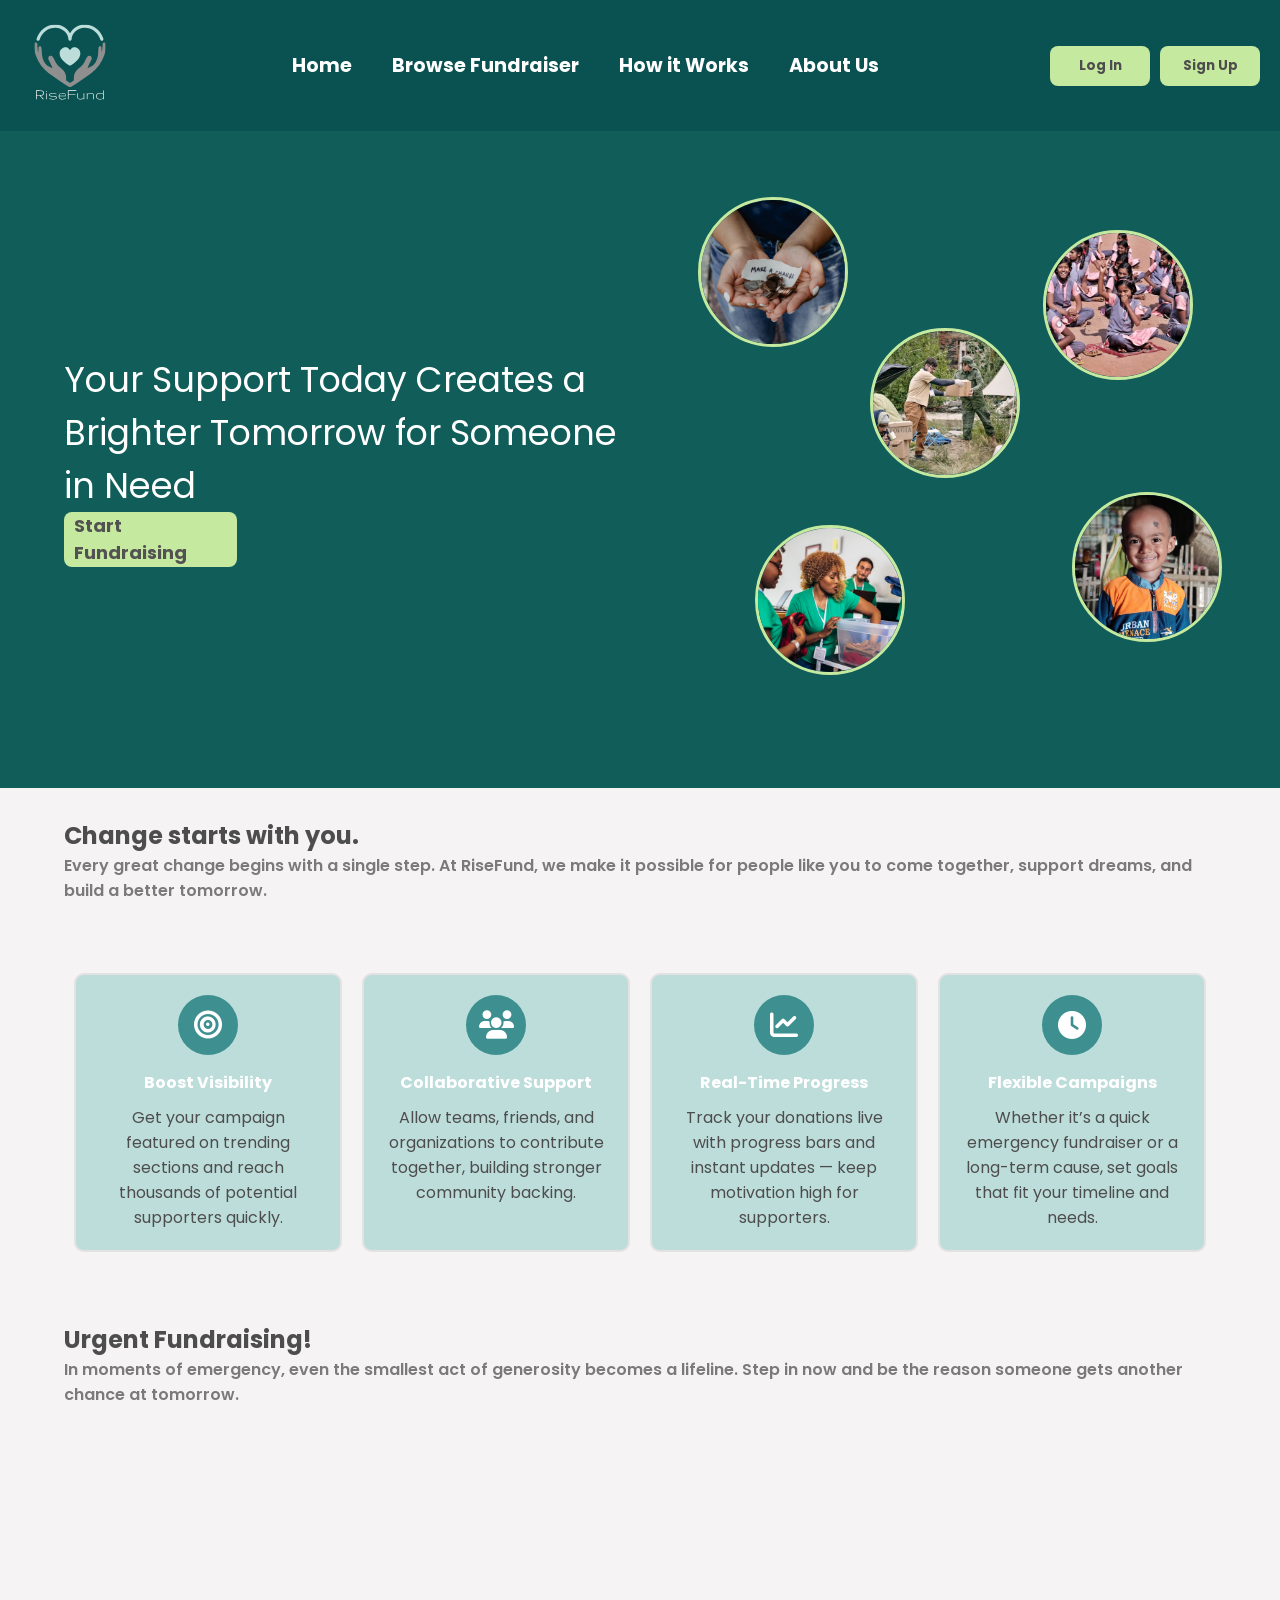
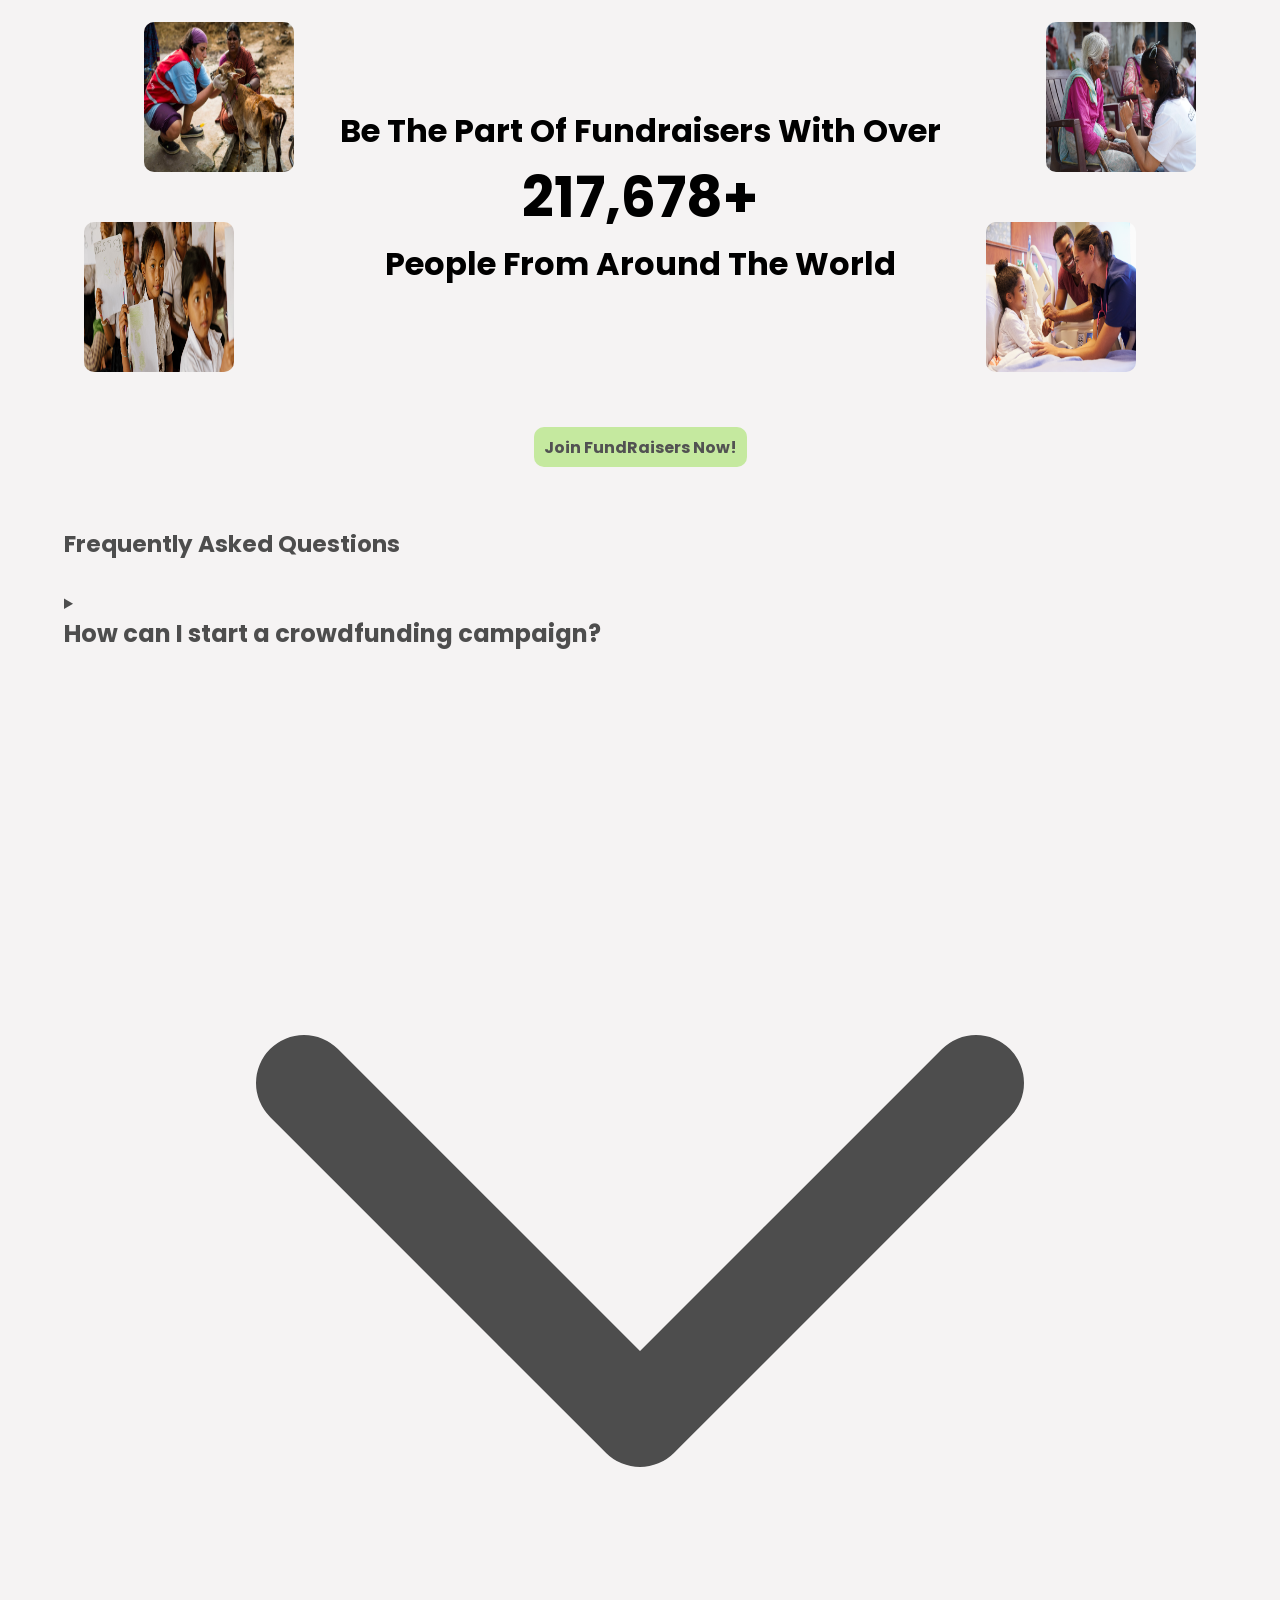
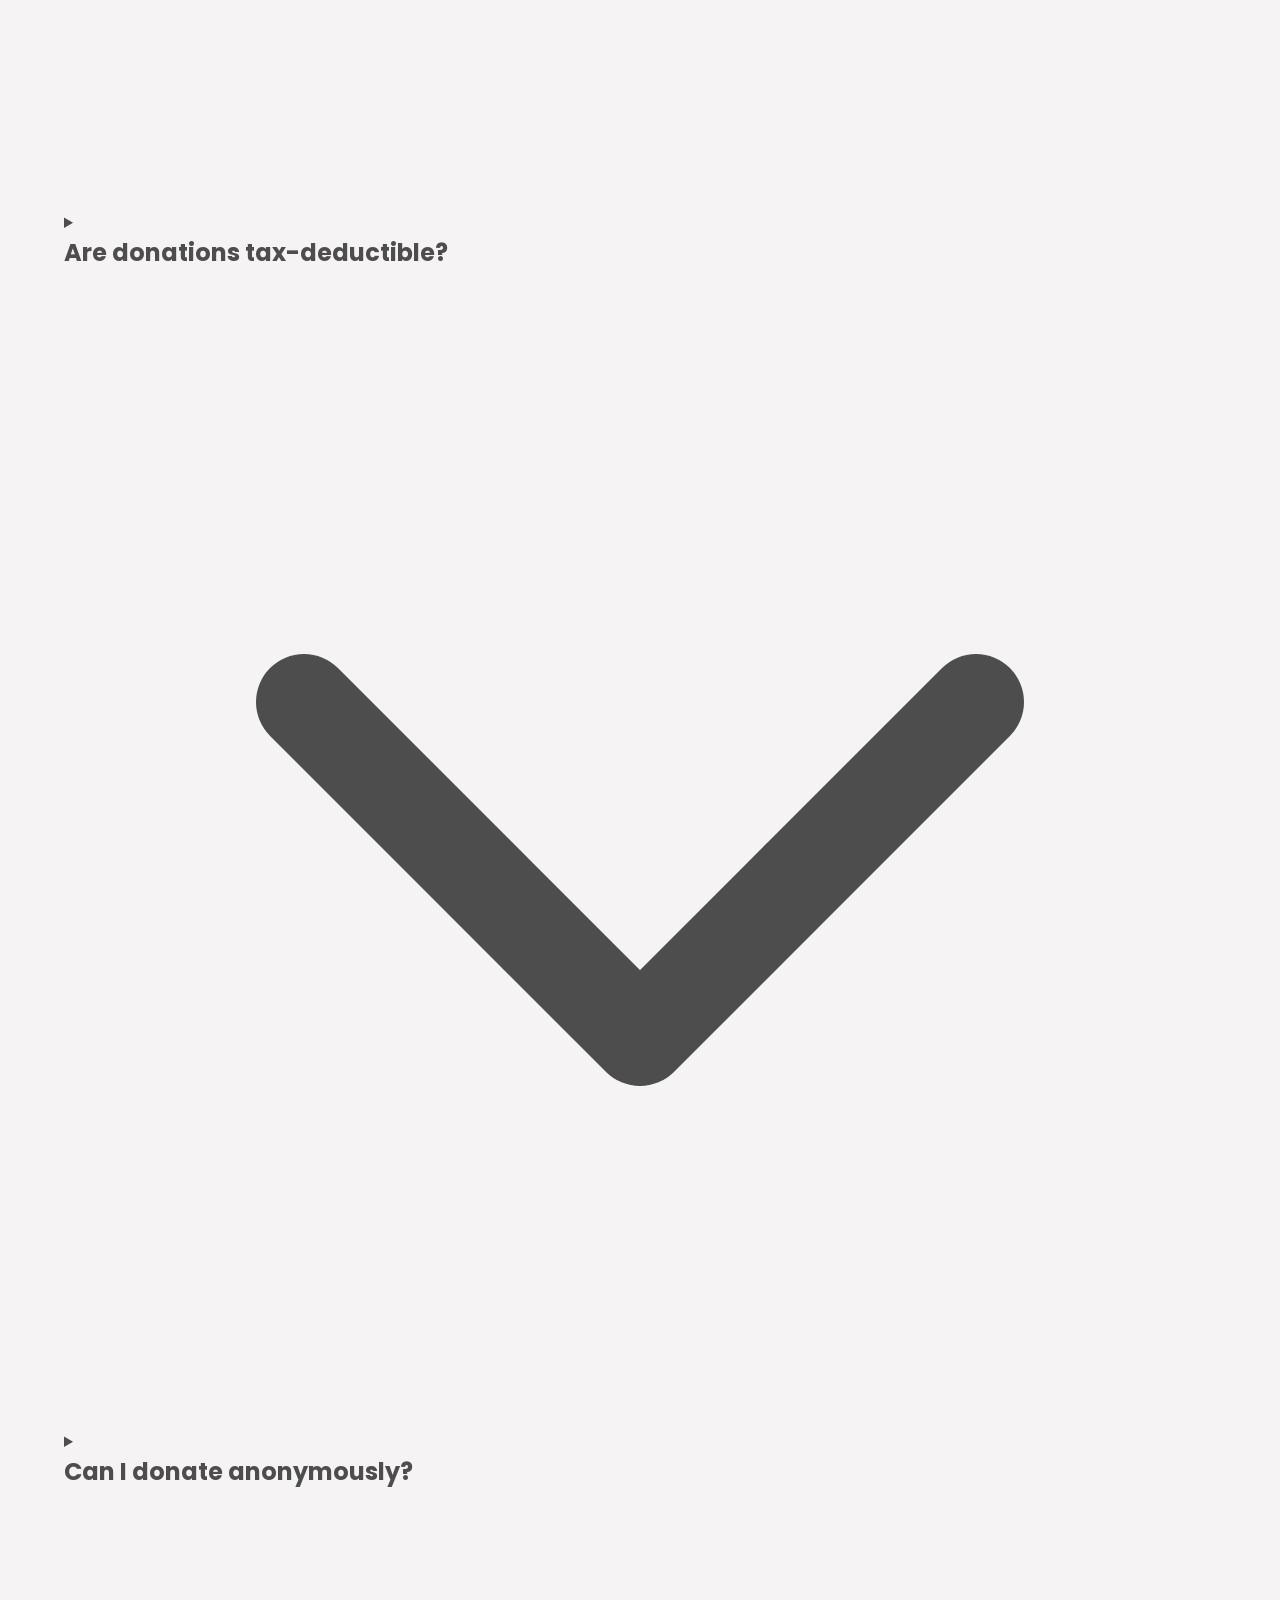
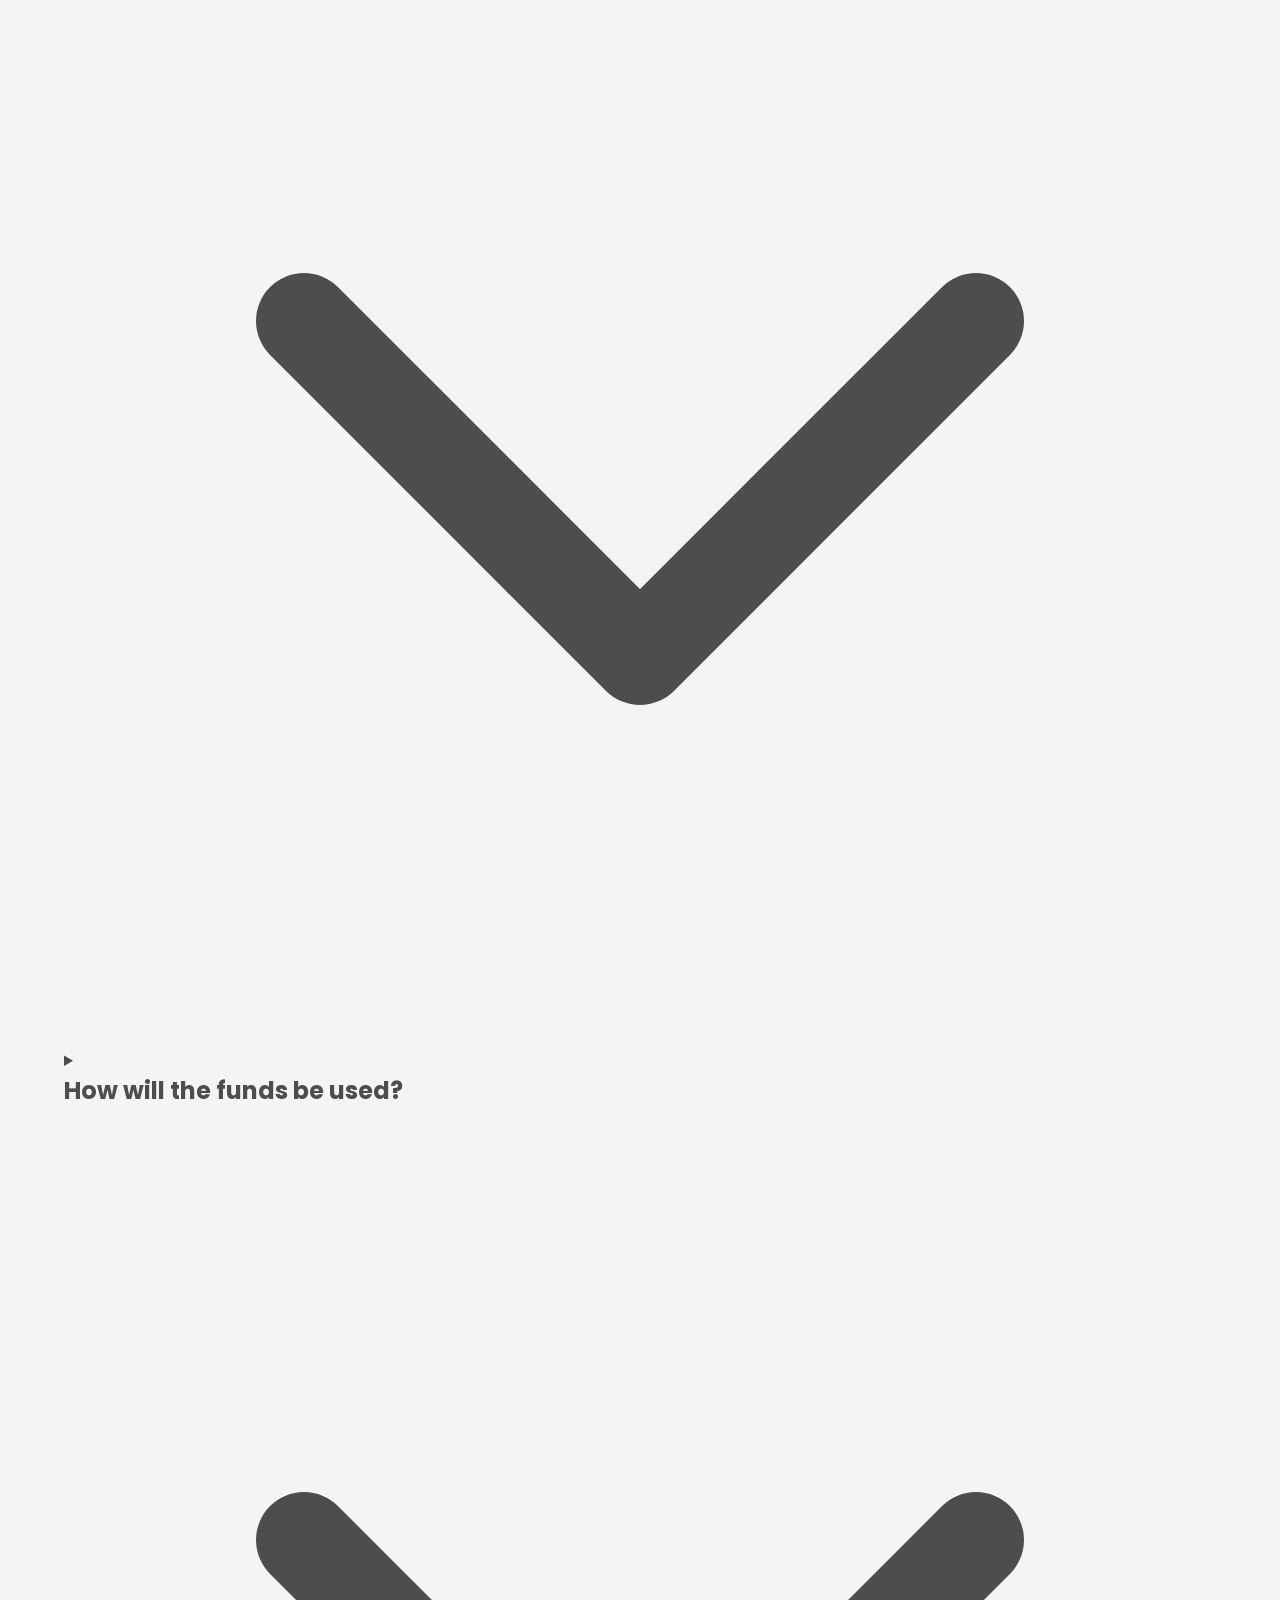
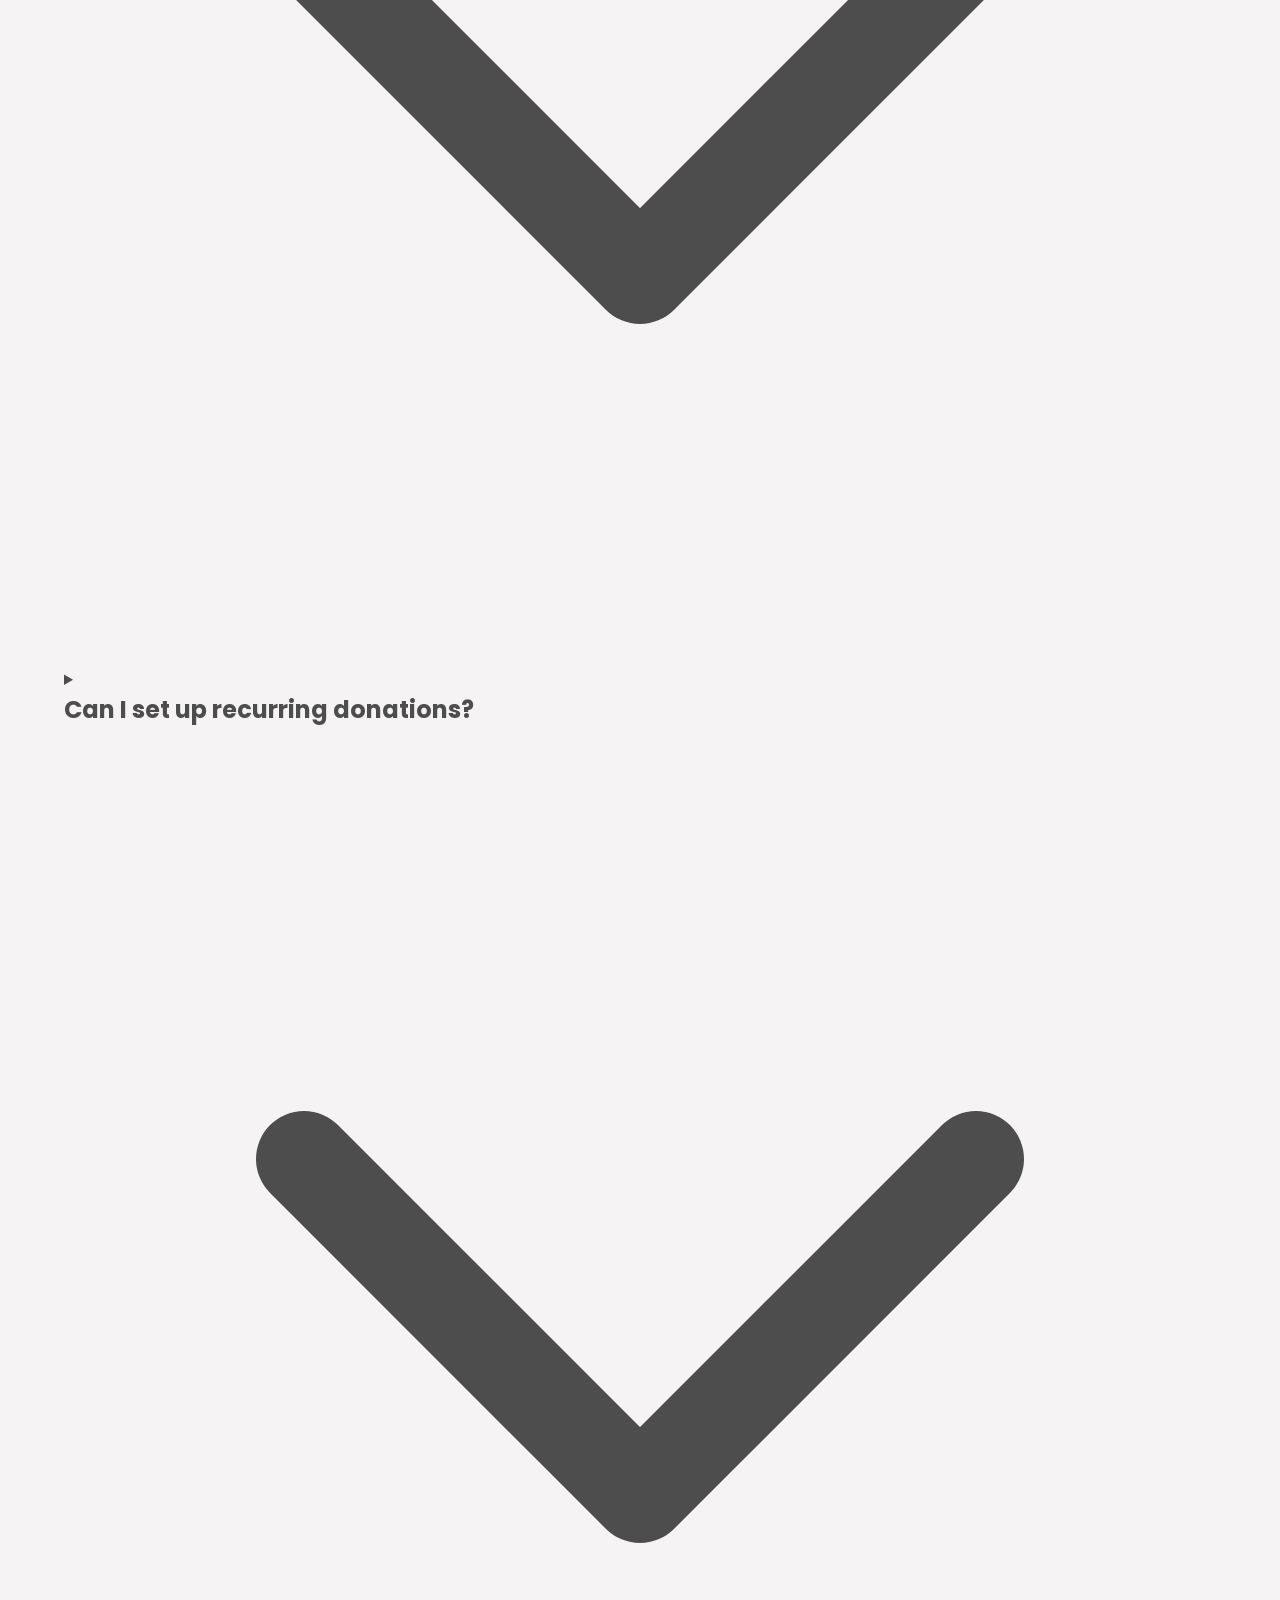
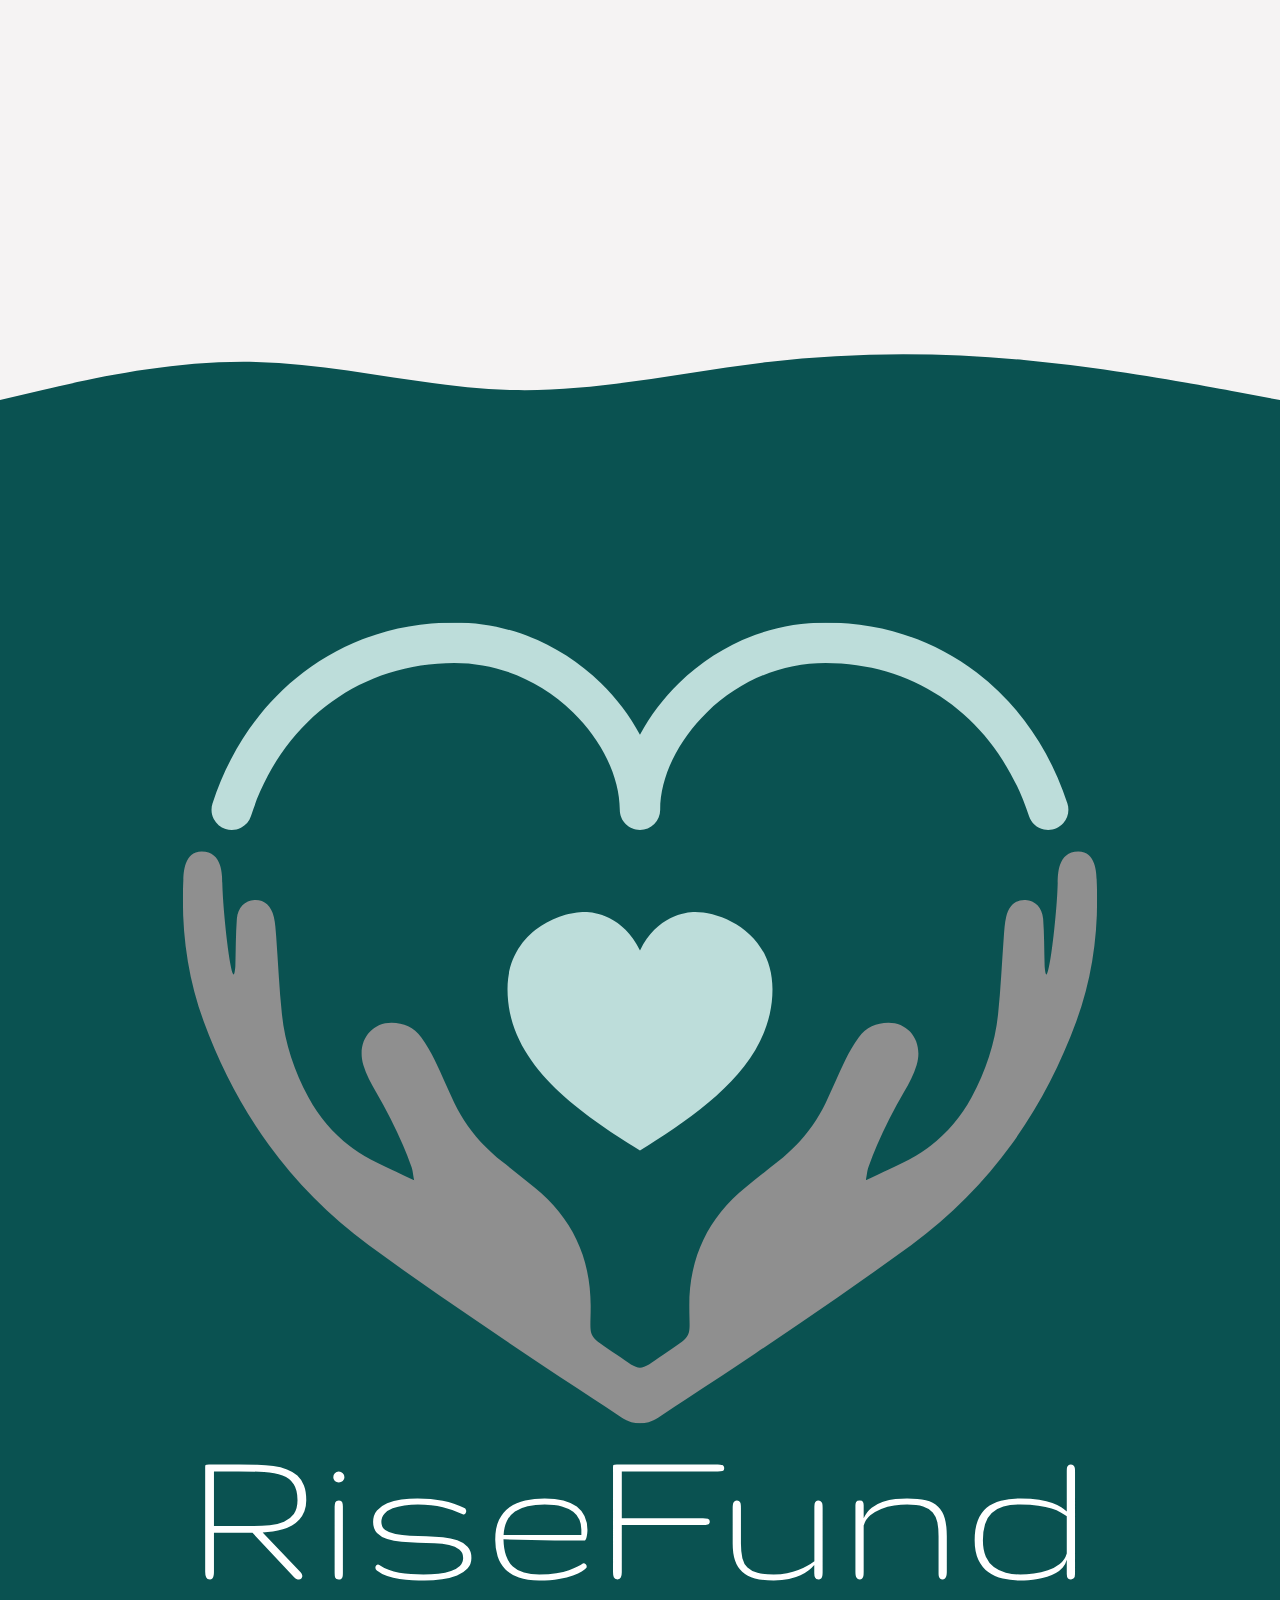
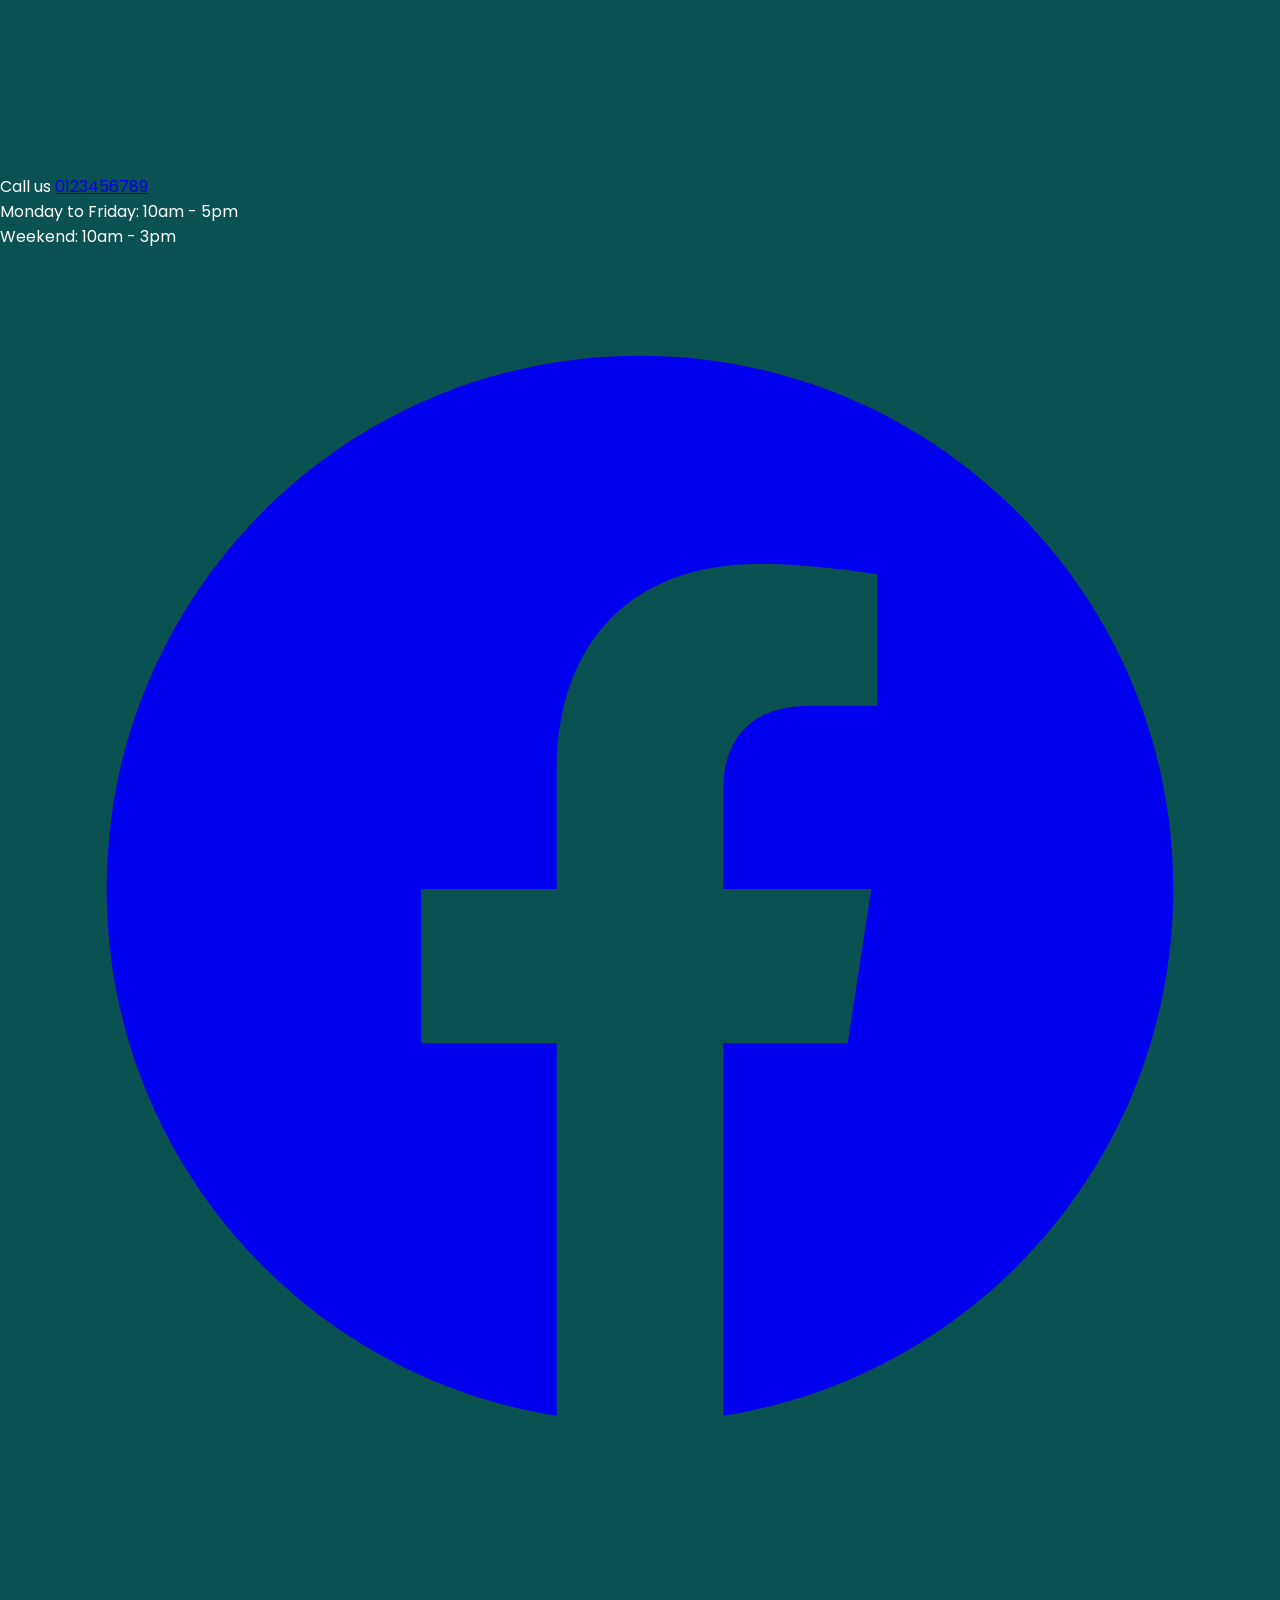
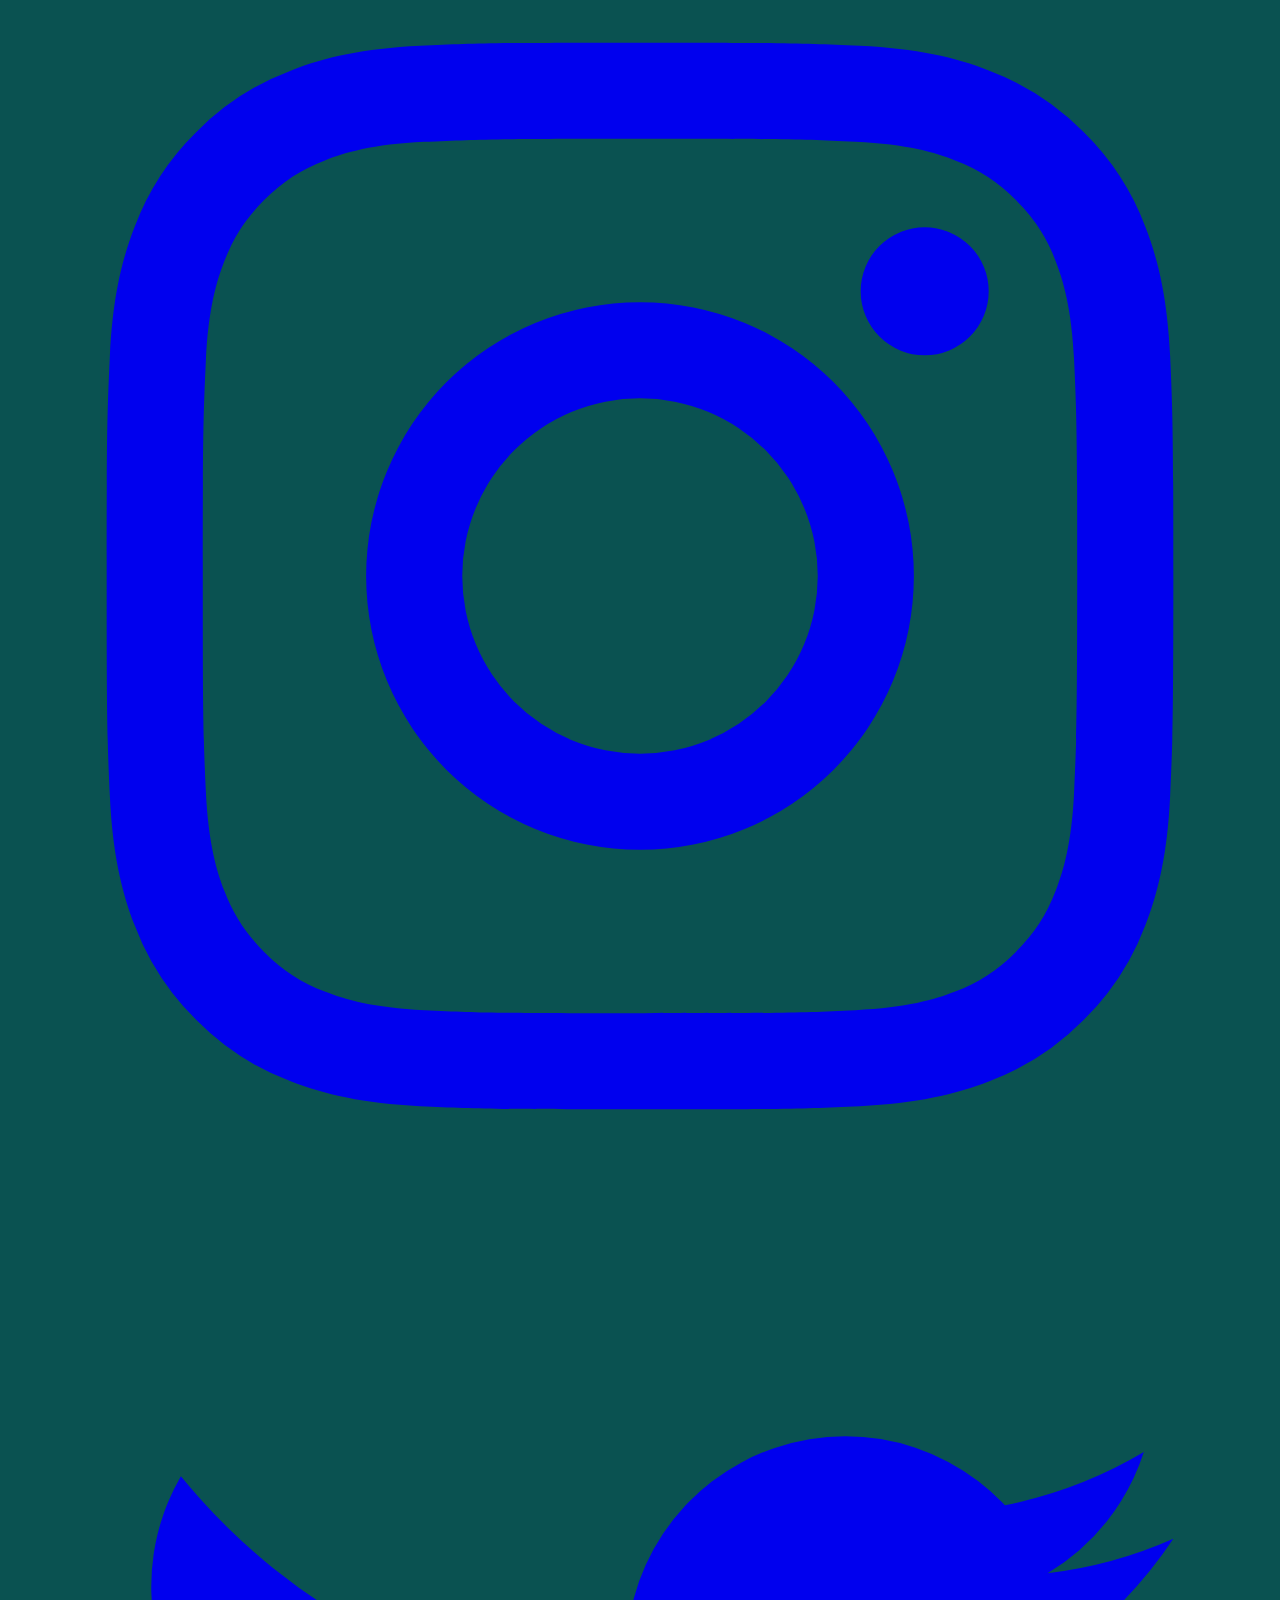
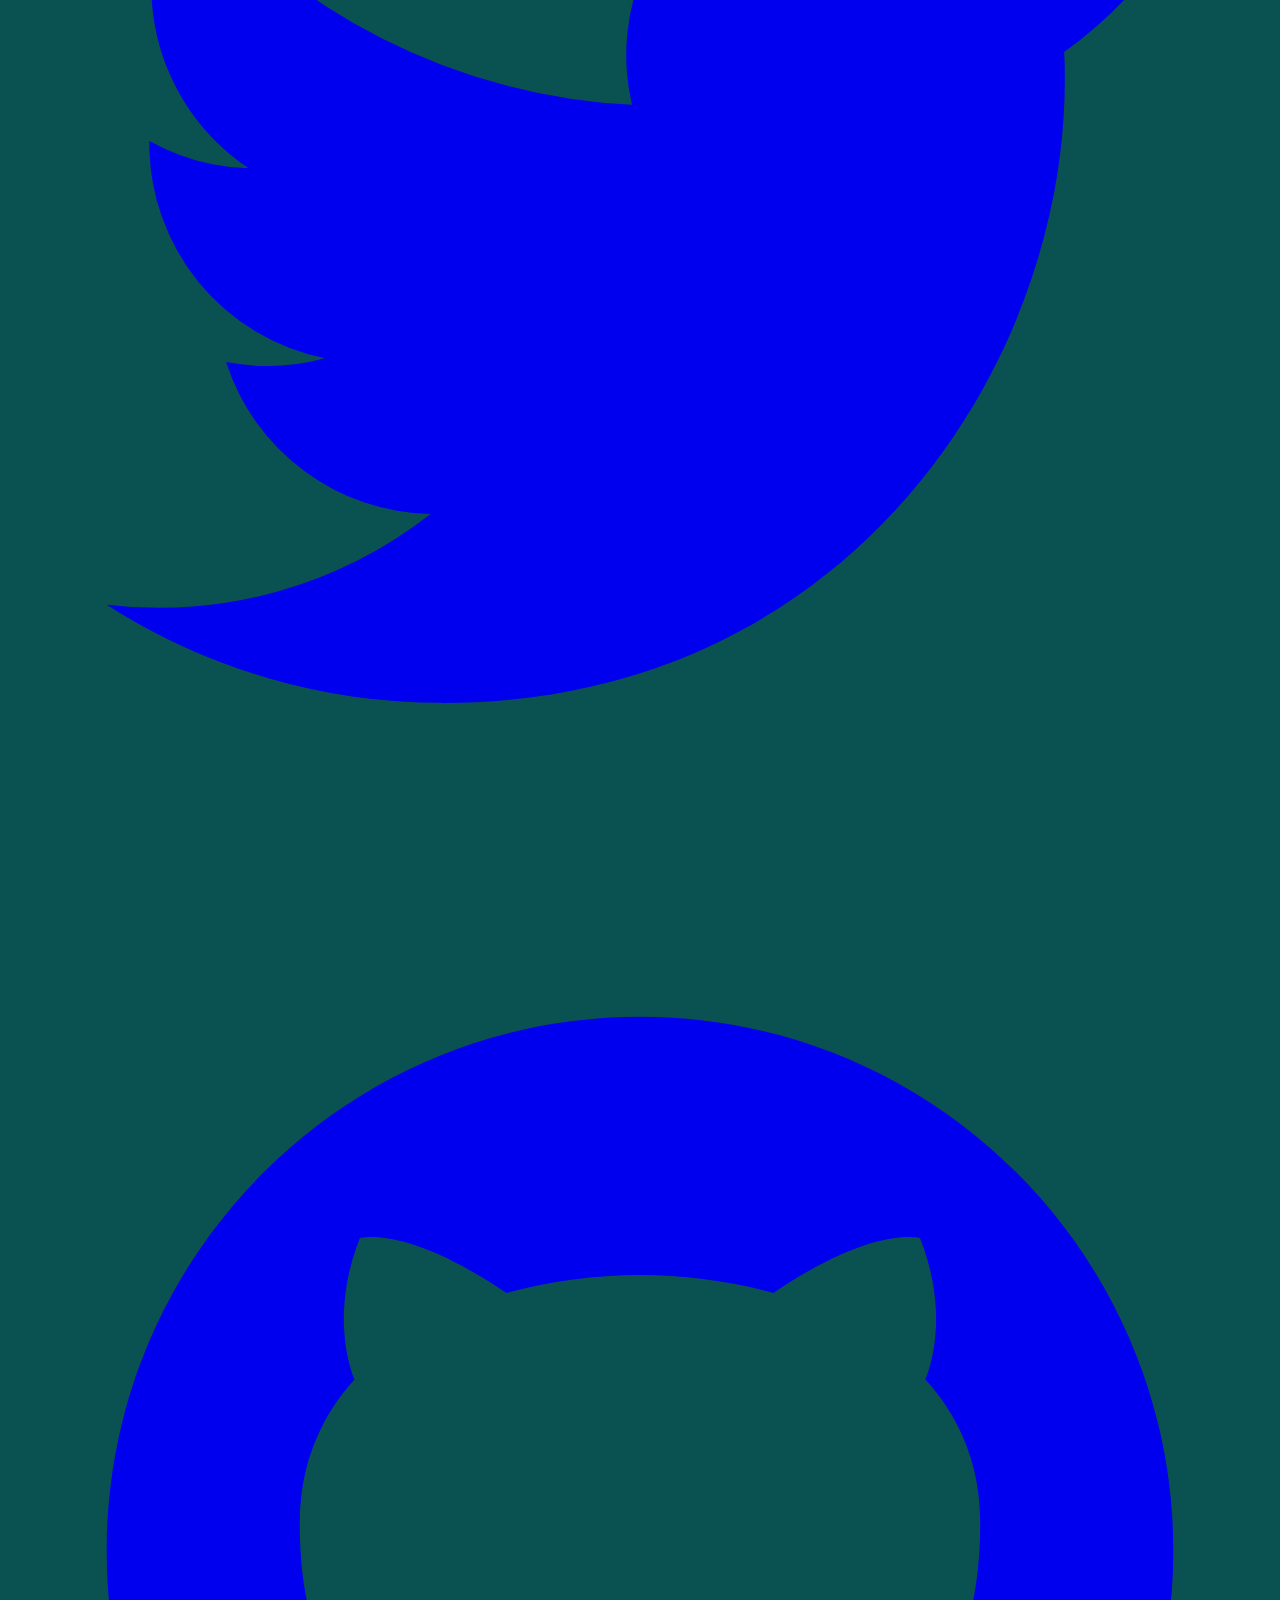
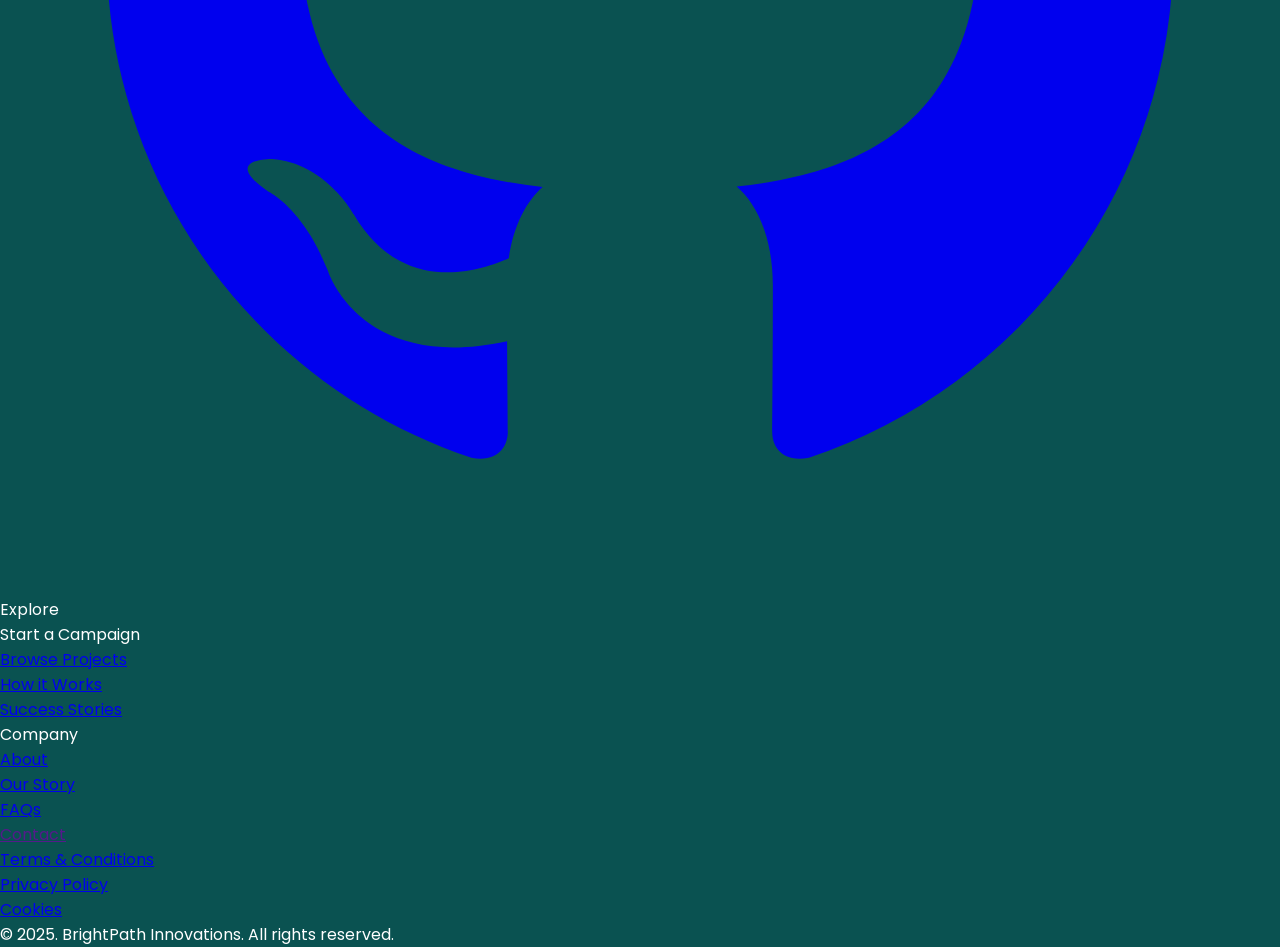
==== commit e627158a: "Added the Frontend files for the Project" ====
--- a/index.html
+++ b/index.html
@@ -6,13 +6,13 @@
     <title>RiseFund</title>
     <link
       rel="shortcut icon"
-      href="/Frontend/assets/nature.png"
+      href="assets/nature.png"
       type="image/x-icon"
     />
     <link rel="preconnect" href="https://fonts.googleapis.com" />
     <link rel="preconnect" href="https://fonts.gstatic.com" crossorigin />
-    <script src="/js/index.js" defer></script>
-    <script src="/js/footer.js" defer></script>
+    <script src="js/index.js" defer></script>
+    <script src="js/footer.js" defer></script>
     <link
       href="https://fonts.googleapis.com/css2?family=Libertinus+Sans:ital,wght@0,400;0,200;1,400&family=Poppins:ital,wght@0,100;0,200;0,300;0,400;0,400;0,600;0,200;0,800;0,300
       ;1,100;1,200;1,300;1,400;1,400;1,600;1,200;1,800;1,300
@@ -27,16 +27,16 @@
       rel="stylesheet"
       href="https://cdnjs.cloudflare.com/ajax/libs/font-awesome/6.5.0/css/all.min.css"
     />
-    <link rel="stylesheet" href="/css/index.css" />
-    <link rel="stylesheet" href="/css/header.css" />
-    <link rel="stylesheet" href="/css/footer.css" />
-    <script src="/js/header.js" defer></script>
+    <link rel="stylesheet" href="css/index.css" />
+    <link rel="stylesheet" href="css/header.css" />
+    <link rel="stylesheet" href="css/footer.css" />
+    <script src="js/header.js" defer></script>
   </head>
   <body>
    
 <header>
   <div class="web-logo">
-    <img src="/assets/logo-transparent-svg.svg" alt="logo" onclick="window.location.href= '/Frontend/index.html'" />
+    <img src="assets/logo-transparent-svg.svg" alt="logo" onclick="window.location.href= '/Frontend/index.html'" />
   </div>
 
   <nav>
@@ -65,10 +65,10 @@
         </div>
         <div class="nav-small">
           <ul>
-            <li class="nav-link"><a href="/index.html">Home</a></li>
-            <li class="nav-link"><a href="/components/donate.html">Browse Fundraiser</a></li>
-            <li class="nav-link"><a href="/components/How_it_works.html">How it Works</a></li>
-            <li class="nav-link"><a href="/components/About.html">About Us</a></li>
+            <li class="nav-link"><a href="index.html">Home</a></li>
+            <li class="nav-link"><a href="components/donate.html">Browse Fundraiser</a></li>
+            <li class="nav-link"><a href="components/How_it_works.html">How it Works</a></li>
+            <li class="nav-link"><a href="components/About.html">About Us</a></li>
           </ul>
         </div>
       </div>
@@ -97,27 +97,27 @@
         </div>
         <div class="index-images">
           <img
-            src="/assets/WhatsApp Image 2025-09-01 at 15.22.47_ae3c869a.jpg"
+            src="assets/WhatsApp Image 2025-09-01 at 15.22.47_ae3c869a.jpg"
             alt=""
             id="img1"
           />
           <img
-            src="/assets/premium_photo-1683140516842-74c378a43d76.avif"
+            src="assets/premium_photo-1683140516842-74c378a43d76.avif"
             alt=""
             id="img2"
           />
           <img
-            src="/assets/premium_photo-1683141240629-105bf30792e2.avif"
+            src="assets/premium_photo-1683141240629-105bf30792e2.avif"
             alt=""
             id="img3"
           />
           <img
-            src="/assets/photo-1584376003963-e1aa9a61c0ac.avif"
+            src="assets/photo-1584376003963-e1aa9a61c0ac.avif"
             alt=""
             id="img4"
           />
           <img
-            src="/assets/photo-1599187469372-3f7b1becc340.avif"
+            src="assets/photo-1599187469372-3f7b1becc340.avif"
             alt=""
             id="img5"
           />
@@ -176,8 +176,8 @@
 
       <section class="join-fundraiser">
         <div class="left-join">
-          <img src="/assets/Help_image1.jpg" alt="" class="inner" />
-          <img src="/assets/Help_image2.jpg" alt="" class="outer" />
+          <img src="assets/Help_image1.jpg" alt="" class="inner" />
+          <img src="assets/Help_image2.jpg" alt="" class="outer" />
         </div>
         <div class="join-text">
           <p>Be The Part Of Fundraisers With Over</p>
@@ -185,12 +185,12 @@
           <p>People From Around The World</p>
         </div>
         <div class="right-join">
-          <img src="/assets/Help_image3.jpg" alt="" class="inner" />
-          <img src="/assets/Help_image4.jpg" alt="" class="outer" />
+          <img src="assets/Help_image3.jpg" alt="" class="inner" />
+          <img src="assets/Help_image4.jpg" alt="" class="outer" />
         </div>
         <a class="fund-btn" onclick="window.location.href='/components/donate.html'">Join FundRaisers Now!</a>
       </section>
-     <section class="faq-question">
+     <section class="faq-question" id="faq-questions">
   <h1>Frequently Asked Questions</h1>
   
   <div class="space-y-4">
@@ -327,7 +327,7 @@
     <div class="lg:grid lg:grid-cols-5">
   <div class="relative block h-32 lg:col-span-1 lg:h-full ml-12 flex items-center  justify-center">
     <img
-      src="/Frontend/assets/logo-transparent-svg.svg"
+      src="assets/logo-transparent-svg.svg"
       alt=""
       class="absolute inset-0 h-auto w-36 object-contain mx-auto my-auto"
     />
@@ -438,15 +438,15 @@
             </li>
 
             <li>
-              <a href="/components/donate.html" class="text-green-200 transition hover:text-green-300"> Browse Projects </a>
-            </li>
-
-            <li>
-              <a href="/components/How_it_works.html" class="text-green-200 transition hover:text-green-300"> How it Works </a>
-            </li>
-
-            <li>
-              <a href="/components/About.html#impact" class="text-green-200 transition hover:text-green-300"> Success Stories </a>
+              <a href="components/donate.html" class="text-green-200 transition hover:text-green-300"> Browse Projects </a>
+            </li>
+
+            <li>
+              <a href="components/How_it_works.html" class="text-green-200 transition hover:text-green-300"> How it Works </a>
+            </li>
+
+            <li>
+              <a href="components/About.html#impact" class="text-green-200 transition hover:text-green-300"> Success Stories </a>
             </li>
           </ul>
         </div>
@@ -457,11 +457,11 @@
 
           <ul class="mt-6 space-y-4 text-sm">
             <li>
-              <a href="/components/About.html" class="text-green-200 transition hover:text-green-300"> About </a>
-            </li>
-
-            <li>
-              <a href="/components/About.html#our-story" class="text-green-200 transition hover:text-green-300"> Our Story </a>
+              <a href="components/About.html" class="text-green-200 transition hover:text-green-300"> About </a>
+            </li>
+
+            <li>
+              <a href="components/About.html#our-story" class="text-green-200 transition hover:text-green-300"> Our Story </a>
             </li>
 
             <li>
